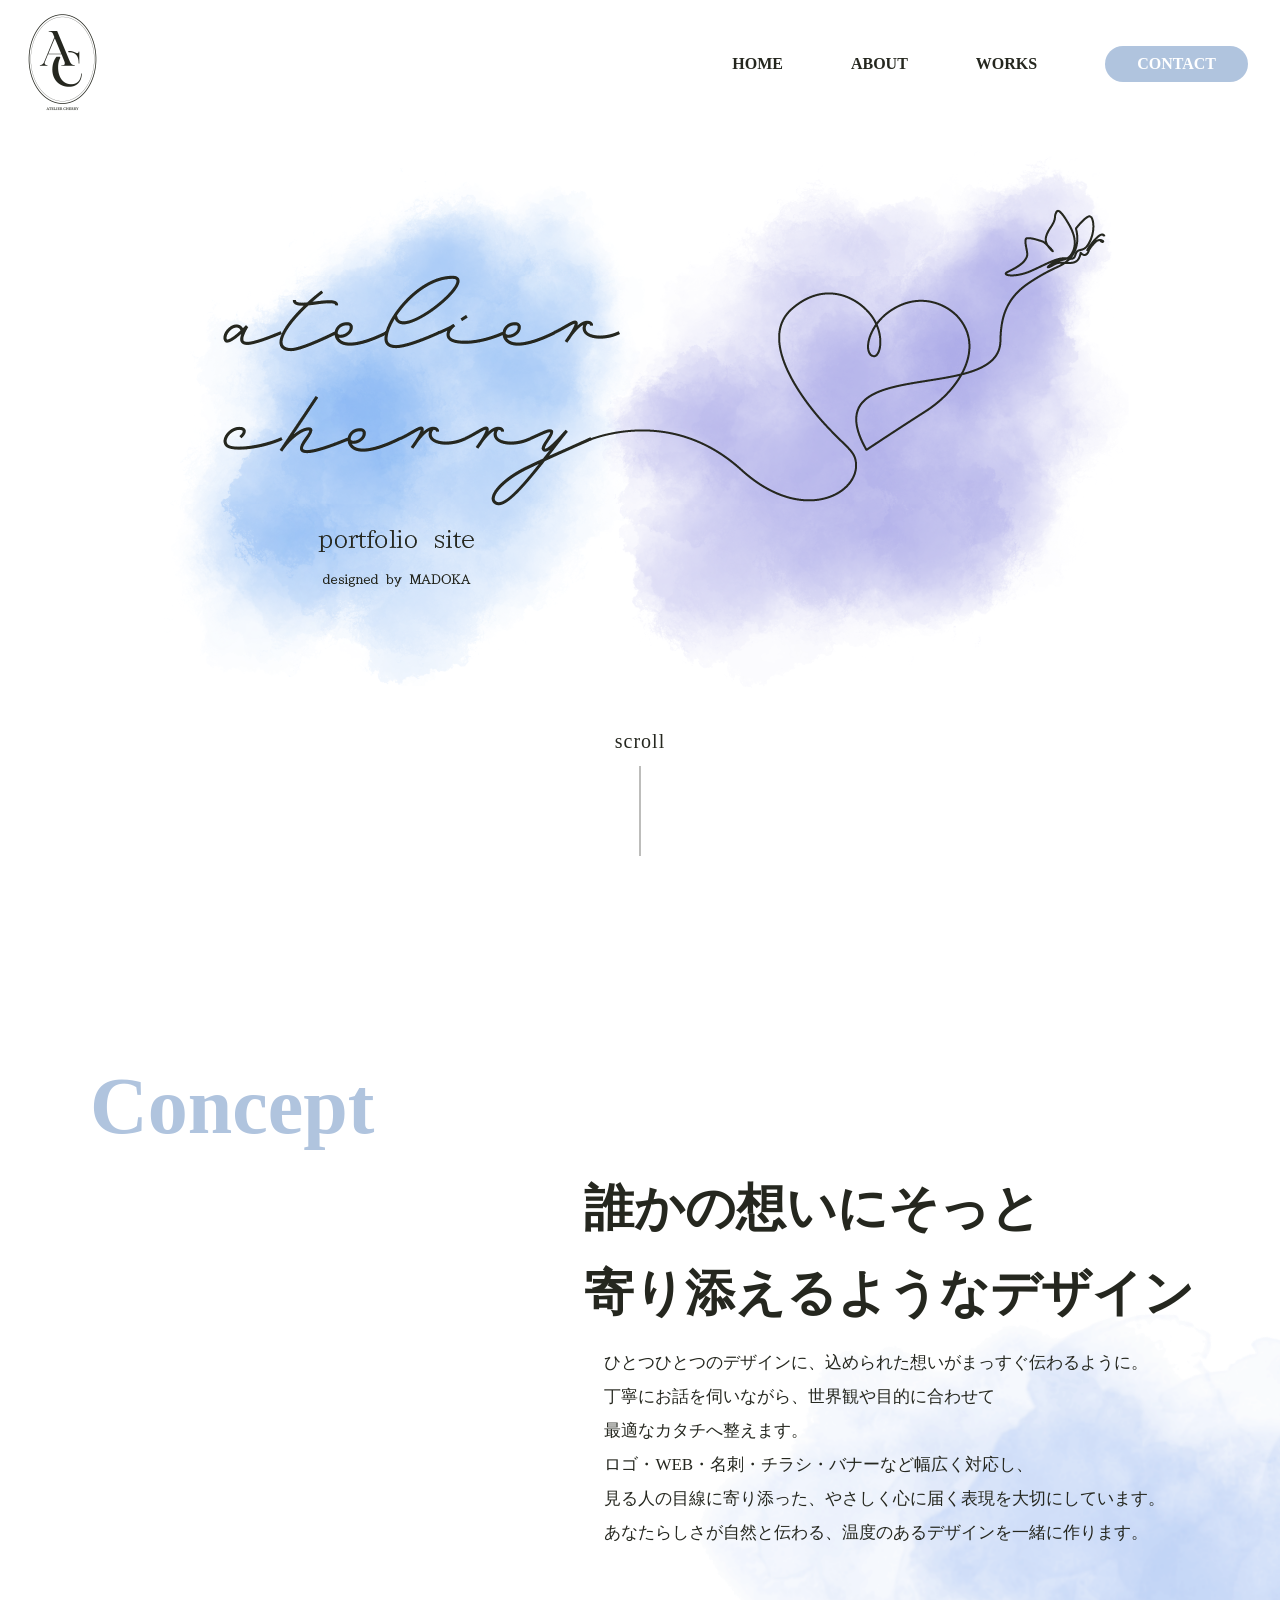
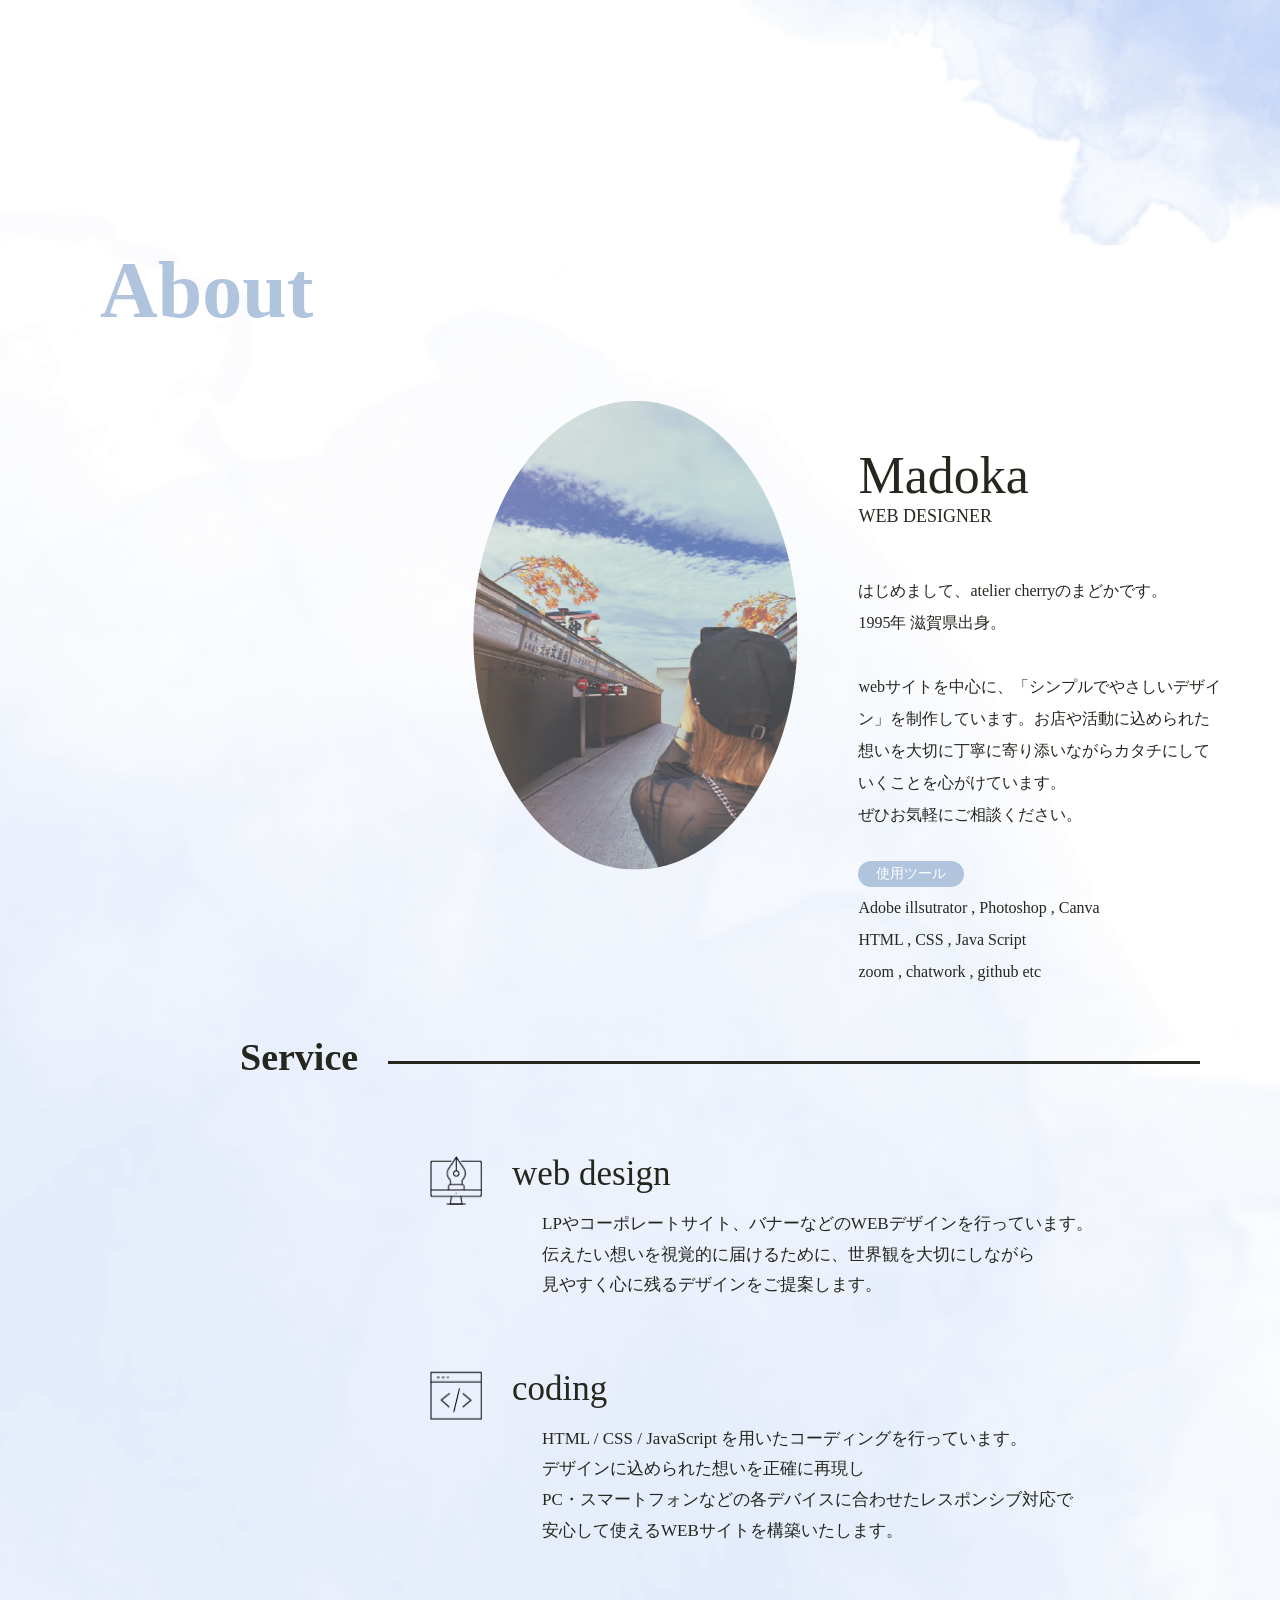
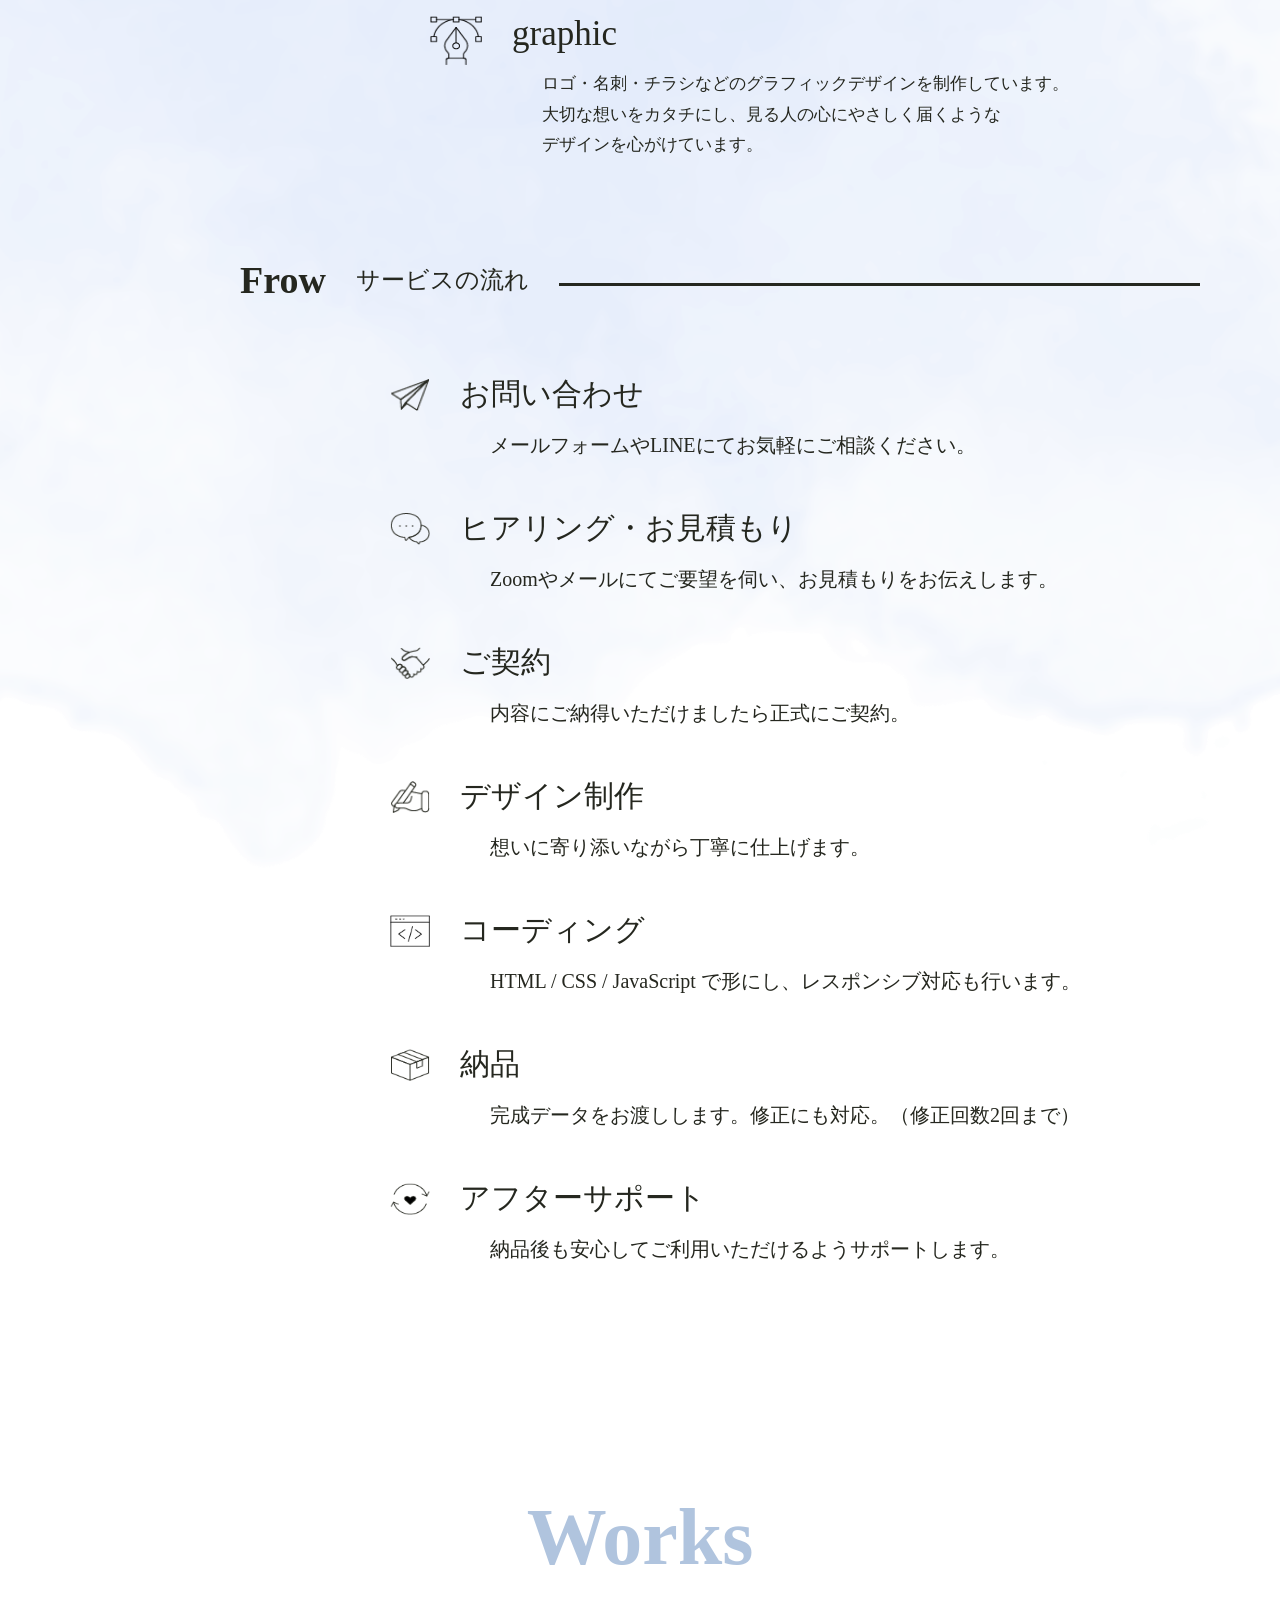
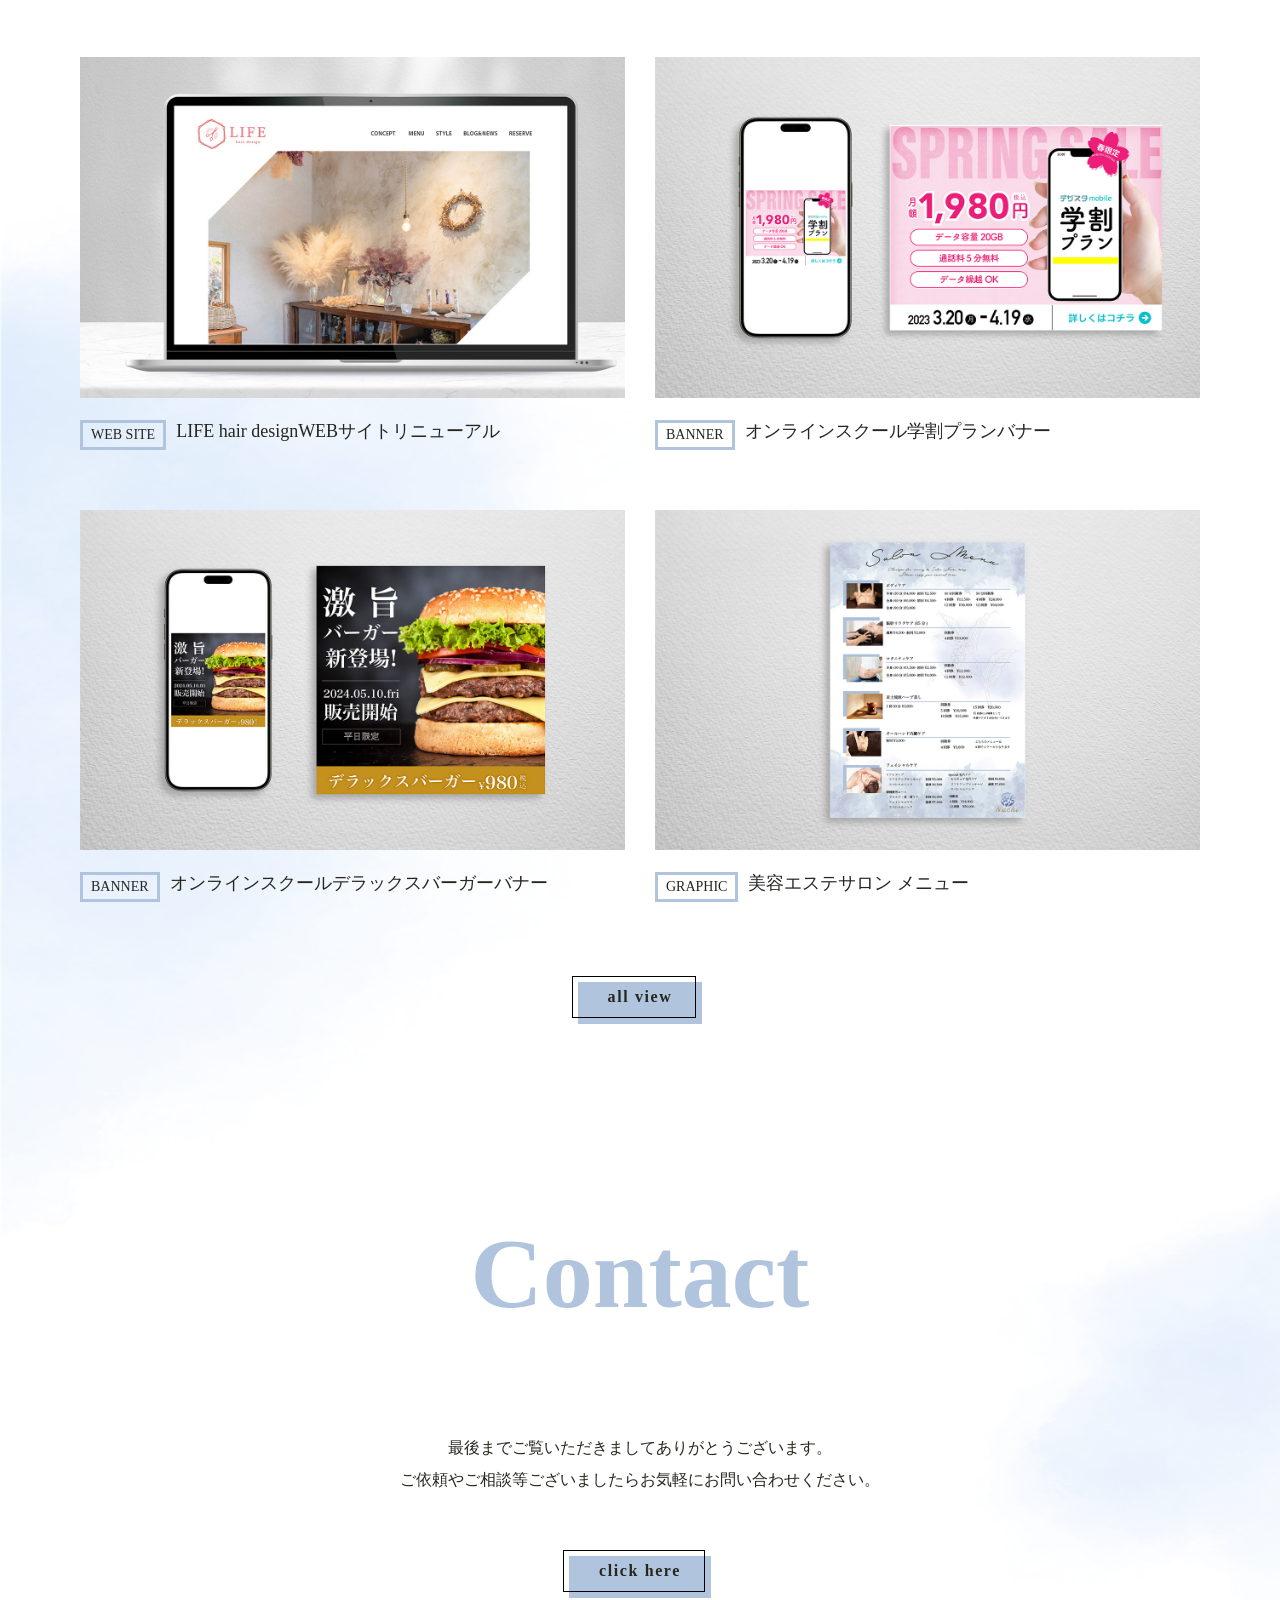
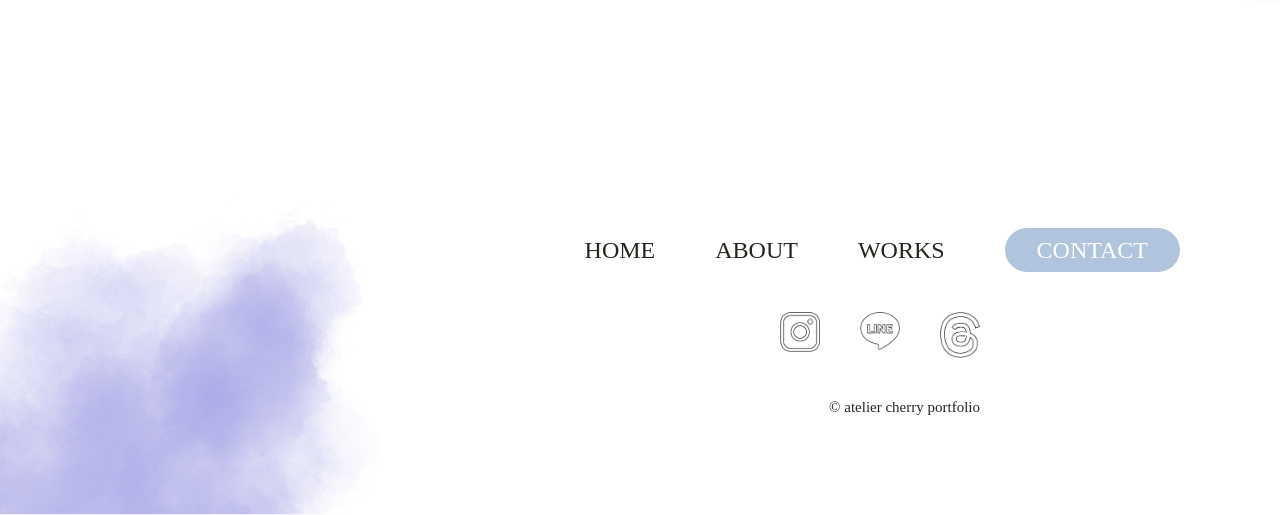
==== index.html @ f76d7946 "アップロード" ====
<!DOCTYPE html>
<html lang="ja">

<head>
    <meta charset="UTF-8">
    <meta name="viewport" content="width=device-width, initial-scale=1.0">
    <meta name="portfolio" content="ポートフォリオサイト">
    <script src="https://ajax.googleapis.com/ajax/libs/jquery/3.7.1/jquery.min.js"></script>
    <script src="JS/script.js"></script>
    <link rel="stylesheet" href="css/style.css">
    <title>atelier cherry portfolio by Madoka</title>
</head>

<body id="top">
    <!-- ヘッダー -->
    <header>
        <div class="header">
            <h1><a href="#top">
                    <img src="image/logo.png" alt="ロゴ" class="logo">
                </a>
            </h1>
            <nav class="pc-nav">
                <ul>
                    <li><a href="#top">HOME</a></li>
                    <li><a href="#ABOUT">ABOUT</a></li>
                    <li><a href="worklist.html">WORKS</a></li>
                    <li><a href="contact.html" class="contact-btn">CONTACT</a></li>
                </ul>
            </nav>
        </div>

        <!-- スマホ版 -->
        <div class="hamburger"><span></span></div>
        <nav class="sp-nav">
            <a href="index.html">
                <img src="image/logo2.png" alt="ロゴ" class="ul_logo">
            </a>
            <div class="ul_logo_wrap">
                <ul>
                    <li><a href="#top">HOME</a></li>
                    <li><a href="#ABOUT">ABOUT</a></li>
                    <li><a href="worklist.html">WORKS</a></li>
                    <li><a href="contact.html">CONTACT</a></li>
                </ul>
                <div class="logo_wrap_hamburger">
                    <div class="instagram_logo_hamburger"><a href="https://www.instagram.com/atelier.cherry58/"><img
                                src="image/instagram2.png" alt="Instagramのアイコン"></a></div>
                    <div class="line_logo_hamburger"><a href="#"><img src="image/line2.png" alt="ラインのアイコン"></a></div>
                    <div class="threads_ligo_hamburgar"><a href="https://www.threads.com/@atelier.cherry58"><img
                                src="image/threads2.png" alt="スレッズのアイコン"></a></div>
                </div>
            </div>
        </nav>
    </header>

    <!-- メインビジュアル -->
    <section class="fv-section fadein">
        <img src="image/pcFV.png" alt="atelier cherry" class="pc-fv">
        <img src="image/spFV.png" alt="atelier cherry" class="sp-fv">

        <!--  スクロール -->
        <div class="scroll-prompt">
            <p class="scroll-text">scroll</p>
        </div>
    </section>

    <!-- コンセプト -->
    <section class="concent-section fadein">
        <div class="concept-wrap">
            <h2 class="concept-title">Concept</h2>

            <div class="concept-text">
                <h2>誰かの想いにそっと<br>寄り添えるような<br class="sp-br">デザイン</h2>
                <p>ひとつひとつのデザインに、<br class="sp-br">込められた想いがまっすぐ伝わるように。<br>
                    丁寧にお話を伺いながら、<br class="sp-br">世界観や目的に合わせて<br>
                    最適なカタチへ整えます。<br>
                    ロゴ・WEB・名刺・チラシ・バナーなど<br class="sp-br">幅広く対応し、<br class="pc-br">
                    見る人の目線に寄り添った、<br class="sp-br">やさしく心に届く表現を大切にしています。<br>
                    あなたらしさが自然と伝わる、温度のある<br class="sp-br">デザインを一緒に作ります。
                </p>
            </div>
        </div>
    </section>

    <!-- アバウト -->
    <div class="about-background fadein">
        <section class="about-section" id="ABOUT">
            <div class="about-wrap">
                <h2 class="about-title">About</h2>

                <img src="image/picture.png" alt="自分の写真" class="about-img">

                <div class="about-text">
                    <p class="about-name">Madoka</p>
                    <p class="about-job">WEB DESIGNER</p>
                    <p class="about-desc">はじめまして、atelier cherryのまどかです。<br>
                        1995年 滋賀県出身。<br>
                        <br>
                        webサイトを中心に、「シンプルでやさしいデザイ<br>ン」を制作しています。お店や活動に込められた<br>想いを大切に丁寧に寄り添いながらカタチにして<br>いくことを心がけています。<br>
                        ぜひお気軽にご相談ください。
                    </p>
                    <p class="about-tools-title">使用ツール</p>
                    <p class="about-tools">Adobe illsutrator , Photoshop , Canva<br>
                        HTML , CSS , Java Script<br>
                        zoom , chatwork , github etc
                    </p>
                </div>
            </div>
        </section>

        <!-- サービス -->
        <section class="service-section fadein">
            <div class="service-wrap">
                <div class="service-box">
                    <h3 class="service-title">Service</h3>
                    <div class="service-line"></div>
                </div>
            </div>

            <div class="service-items">

                <!-- webデザイン -->
                <div class="service-item">
                    <img src="image/webdesign.png" alt="webデザインアイコン">
                    <div class="service-content">
                        <p class="service-subtitle">web design</p>
                        <p class="service-text">LPやコーポレートサイト、バナーなどのWEBデザインを行っています。<br>
                            伝えたい想いを視覚的に届けるために、世界観を大切にしながら<br class="pc-br">
                            見やすく心に残るデザインをご提案します。
                        </p>
                    </div>
                </div>
            </div>

            <div class="service-items">
                <!-- コーディング -->
                <div class="service-item">
                    <img src="image/coding.png" alt="コーディングアイコン">
                    <div class="service-content">
                        <p class="service-subtitle">coding</p>
                        <p class="service-text">HTML / CSS / JavaScript を用いたコーディングを行っています。<br>
                            デザインに込められた想いを正確に再現し<br class="pc-br">
                            PC・スマートフォンなどの各デバイスに合わせたレスポンシブ対応で<br>
                            安心して使えるWEBサイトを構築いたします。
                        </p>
                    </div>
                </div>
            </div>

            <div class="service-items">
                <!-- グラフィック -->
                <div class="service-item">
                    <img src="image/graphic.png" alt="グラフィックアイコン">
                    <div class="service-content">
                        <p class="service-subtitle">graphic</p>
                        <p class="service-text">ロゴ・名刺・チラシなどのグラフィックデザインを制作しています。<br>
                            大切な想いをカタチにし、見る人の心にやさしく届くような<br class="pc-br">
                            デザインを心がけています。
                        </p>
                    </div>
                </div>
            </div>
        </section>

        <!-- サービスの流れ -->
        <section class="frow-section fadein">
            <div class="frow-wrap">
                <div class="frow-box">
                    <h3 class="frow-title">Frow</h3>
                    <p class="frow-jp">サービスの流れ</p>
                    <div class="frow-line-pc"></div>
                </div>
            </div>

            <div class="frow-items">

                <!-- お問い合せ -->
                <div class="frow-item">
                    <img src="image/contact.png" alt="問い合わせアイコン" class="frow-icon">
                    <div class="frow-content">
                        <p class="frow-subtitle">お問い合わせ</p>
                        <p class="frow-text">メールフォームやLINEにて<br class="sp-br">お気軽にご相談ください。</p>
                    </div>
                </div>
            </div>

            <div class="frow-items">

                <!-- ヒアリング -->
                <div class="frow-item">
                    <img src="image/hearing.png" alt="ヒアリングアイコン" class="frow-icon">
                    <div class="frow-content">
                        <p class="frow-subtitle">ヒアリング・お見積もり</p>
                        <p class="frow-text">Zoomやメールにてご要望を伺い、<br class="sp-br">お見積もりをお伝えします。</p>
                    </div>
                </div>
            </div>

            <div class="frow-items">

                <!-- 契約 -->
                <div class="frow-item">
                    <img src="image/contract.png" alt="契約アイコン" class="frow-icon">
                    <div class="frow-content">
                        <p class="frow-subtitle">ご契約</p>
                        <p class="frow-text">内容にご納得いただけましたら正式にご契約。</p>
                    </div>
                </div>
            </div>

            <div class="frow-items">

                <!-- デザイン制作 -->
                <div class="frow-item">
                    <img src="image/production.png" alt="デザイン制作アイコン" class="frow-icon">
                    <div class="frow-content">
                        <p class="frow-subtitle">デザイン制作</p>
                        <p class="frow-text">想いに寄り添いながら丁寧に仕上げます。</p>
                    </div>
                </div>
            </div>

            <div class="frow-items">

                <!-- コーディング -->
                <div class="frow-item">
                    <img src="image/coding.png" alt="コーディングアイコン" class="frow-icon">
                    <div class="frow-content">
                        <p class="frow-subtitle">コーディング</p>
                        <p class="frow-text">HTML / CSS / JavaScript で形にし、<br class="sp-br">レスポンシブ対応も行います。</p>
                    </div>
                </div>
            </div>

            <div class="frow-items">

                <!-- 納品 -->
                <div class="frow-item">
                    <img src="image/delivery.png" alt="納品アイコン" class="frow-icon">
                    <div class="frow-content">
                        <p class="frow-subtitle">納品</p>
                        <p class="frow-text">完成データをお渡しします。<br class="sp-br">修正にも対応。（修正回数2回まで）</p>
                    </div>
                </div>
            </div>

            <div class="frow-items">

                <!-- アフターサポート -->
                <div class="frow-item">
                    <img src="image/aftersupport.png" alt="アフターサポートアイコン" class="frow-icon">
                    <div class="frow-content">
                        <p class="frow-subtitle">アフターサポート</p>
                        <p class="frow-text">納品後も安心してご利用いただけるよう<br class="sp-br">サポートします。</p>
                    </div>
                </div>
            </div>
        </section>
    </div>

    <!-- ワークス -->
    <section class="works-section fadein" id="WORKS">
        <h2 class="works-title">Works</h2>

        <div class="works-wrap">
            <div class="works-item">
                <a href="work2.html">
                    <img src="mock-up/hairsalon.jpg" alt="ヘアサロンサイト">
                </a>

                <div class="works-label">
                    <span class="works-label1">WEB SITE</span>
                    <span class="works-text">LIFE hair designWEBサイトリニューアル</span>
                </div>
            </div>

            <div class="works-item">
                <a href="work4.html">
                    <img src="mock-up/springsale.jpg" alt="桜バナー">
                </a>
                <div class="works-label">
                    <span class="works-label1">BANNER</span>
                    <span class="works-text">オンラインスクール学割プランバナー</span>
                </div>
            </div>

            <div class="works-item">
                <a href="work6.html">
                    <img src="mock-up/burger.jpg" alt="バーガーバナー">
                </a>
                <div class="works-label">
                    <span class="works-label1">BANNER</span>
                    <span class="works-text">オンラインスクールデラックスバーガーバナー</span>
                </div>
            </div>

            <div class="works-item">
                <a href="work10.html">
                    <img src="mock-up/salonmenu.jpg" alt="サロンメニュー">
                </a>
                <div class="works-label">
                    <span class="works-label1">GRAPHIC</span>
                    <span class="works-text">美容エステサロン メニュー</span>
                </div>
            </div>
        </div>

        <div class="works-btn-wrap">
            <a href="worklist.html" class="btn btn-border-shadow btn-border-shadow--color">all view</a>
        </div>
    </section>

    <!-- お問い合せ -->
    <section class="contact-section fadein" id="CONTACT">
        <div class="contact-wrap">
            <h2 class="contact-title">Contact</h2>

            <p class="contact-lead">最後までご覧いただきましてありがとうございます。<br>
                ご依頼やご相談等ございましたら<br class="sp-br">お気軽にお問い合わせください。</p>

            <div class="contact-btn-wrap">
                <a href="contact.html" class="btn btn-border-shadow btn-border-shadow--color">click here</a>
            </div>
        </div>
    </section>

    <!-- PCフッター -->
    <footer class="footer fade-bg">
        <div class="footer-wrap">
            <nav class="footer-nav">
                <ul>
                    <li><a href="index.html">HOME</a></li>
                    <li><a href="#ABOUT">ABOUT</a></li>
                    <li><a href="worklist.html">WORKS</a></li>
                    <li><a href="contact.html" class="contact-btn">CONTACT</a></li>
                </ul>
            </nav>

            <div class="footer-logo-wrap">
                <div class="instagram_logo"><a href="https://www.instagram.com/atelier.cherry58/"><img
                            src="image/instagram.png" alt="Instagramのアイコン"></a></div>
                <div class="line_logo"><a href="#"><img src="image/line.png" alt="ラインのアイコン"></a>
                </div>
                <div class="threads_ligo"><a href="https://www.threads.com/@atelier.cherry58"><img
                            src="image/threas.png" alt="スレッずのアイコン"></a></div>
            </div>

            <div class="footer-copy">
                <small class="footer-copy">&copy; atelier cherry portfolio</small>
            </div>
        </div>
    </footer>

</body>

</html>
---- css/style.css ----
@charset "utf-8";

/* リセット */
html,
body,
header,
footer,
main,
section,
h1,
h2,
h3,
ul,
li,
p,
dl,
dt,
dd {
    margin: 0;
    padding: 0;
    line-height: 1;
    color: #25271f;
    font-family: 'HannariMincho', 'IPA明朝', serif; /* フォントファイル名（HannariMincho）と代替フォント */;
    font-feature-settings: "palt";
}

a {
    /*下線を消す*/
    text-decoration: none;
    /*色を消す*/
    color: inherit;
    transition: 0.3s;
    cursor: pointer;
}

a:hover {
    opacity: 0.7;
}

.img {
    max-width: 100%;
}

ul {
    /*左の「・」を消す*/
    list-style: none;
}

/* ヘッダー */
.header{
    display: flex;
    justify-content: space-between;
    align-items: center;
    /* padding: 10px; */
    position: fixed;
    top: 0;
    left: 0;
    width: 100%;
    z-index: 999;
    background-color: #fff;
}

.logo{
    width: 125px;
}

.sp-logo{
    display: none;
}

.pc-nav ul{
    display: flex;
    align-items: center;
    gap: 20px;
}

.pc-nav ul li a {
    font-size: 16px;
    text-align: center;
    font-weight: bold;
    text-decoration: none;
    margin-right: 48px;
}


.pc-nav ul li:last-child a {
    margin-right: 32px;
}

.contact-btn {
    display: inline-flex;
    justify-content: center;
    border-radius: 30px;
    background-color: #b0c4de;
    color: #fff;
    padding: 10px 32px;
    align-items: center;
    line-height: 1;
}
/* メインビジュアル */
.fv-section{
    max-width: 1200px;
    margin: 0 auto;
}

.pc-fv{
    margin-top: 125px;
    padding-left: 50px;
    display: block;
}

.sp-fv {
    display: none;
}

.hamburger {
    display: none;
}

.sp-nav {
    display: none;
}

/* スクロールバー */
.scroll-prompt {
    text-align: center;
}

.scroll-text {
    font-size: 20px;
    letter-spacing: 0.05em;
    position: relative;
    padding-bottom: 15px;
}

.scroll-text::after {
    content: "";
    position: absolute;
    top: 100%;
    left: 50%;
    transform: translateX(-50%);
    width: 1px;
    height: 90px;
    background-color: #25271f;
    opacity: 0.6;
    animation: scrolllineanim 2s ease-in-out infinite;
}

@keyframes scrolllineanim {
    0% {
        height: 0;
        opacity: 0;
    }

    50% {
        height: 90px;
        opacity: 0.6;
    }

    100% {
        height: 90px;
        opacity: 0;
    }
}

/* コンセプト */
.concent-section{
    position: relative;
}

.concept-wrap::before {
    content: "";
    position: absolute;
    background-image: url("../image/background1.png");
    background-size: contain;
    background-repeat: no-repeat;
    background-position: right;
    width: 100%;
    max-width: 1200px;
    height: 780px;
    top: 40%;
    right: 0;
    transform: translateX(0%);
    z-index: -1;
    opacity: 0.8;
}

.concept-wrap {
    display: flex;
    align-items: flex-start;
    gap: 60px;
    max-width: 1200px;
    margin: 0 auto;
    /* position: relative; */
    margin-top: 150px;
}

.concept-title {
    writing-mode: sideways-rl;
    font-size: 80px;
    color: #b0c4de;
    margin-top: 150px;
    margin-left: 50px;
    /* position: absolute; */
}

.concept-text{
    position: relative;
    z-index: 1;
    /* margin: 0 auto; */
    margin-left: 150px;
}

.concept-text h2 {
    font-size: 50px;
    margin-bottom: 10px;
    line-height: 1.7;
    margin-top: 250px;
}

.concept-text p {
    line-height: 2;
    font-size: 17px;
    margin-left: 20px;
}

.sp-br {
    display: none;
}

/* about */
.about-title{
    writing-mode: sideways-rl;
    font-size: 80px;
    color: #b0c4de;
    margin-top: 150px;
    margin-left: 60px;
}

.about-wrap {
    display: flex;
    align-items: flex-start;
    gap: 60px;
    max-width: 1200px;
    margin: 0 auto;
    /* padding: 0 40px; */
    margin-top: 150px;
    position: relative;
    margin-bottom: 30px;
}

.about-img {
    margin-top: 300px;
    max-width: 100%;
    margin-left: 100px;
}

.about-text {
    flex: 1;
}

.about-name {
    font-size: 52px;
    margin-bottom: 5px;
    margin-top: 350px;
}

.about-job {
    font-size: 18px;
    margin-bottom: 50px;
}

.about-desc {
    font-size: 16px;
    line-height: 2;
    margin-bottom: 30px;
}

.about-tools-title {
    font-size: 14px;
    background-color: #b0c4de;
    color: #fff;
    border-radius: 30px;
    padding: 6px 18px;
    margin-bottom: 5px;
    display: inline-block;
}

.about-tools {
    font-size: 16px;
    line-height: 2;
    margin-bottom: 10px;
}

/* サービス */
.about-background {
    position: relative;
}

.about-background::before{
    content: "";
    position: absolute;
    inset: 0;
    background-image: url("../image/background2.png");
    background-size: cover;
    background-repeat: no-repeat;
    background-position: center top;
    opacity: 0.7;
    z-index: -1;
}

.service-wrap {
    max-width: 1200px;
    margin: 0 auto;
    padding: 0 40px;
    margin-top: 40px;
}

.service-box {
    display: flex;
    gap: 30px;
    margin-bottom: 50px;
    align-items: center;
}

/* サービスタイトル */
.service-title {
    font-size: 38px;
    margin-left: 160px;
}

.service-line {
    flex: 1;
    height: 1px;
    border-top-style: solid;
    margin-top: 10px;
}

/* サービス一覧 */
.service-items {
    display: flex;
    flex-direction: column;
    gap: 70px;
}

.service-item {
    display: flex;
    align-items: flex-start;
    gap: 30px;
    margin-bottom: 30px;
    margin-top: 30px;
}

.service-content{
    display: flex;
    flex-direction: column;
    gap: 8px;
}

.service-item img {
    height: 49px;
    width: 52px;
    margin-left: 430px;
}

.service-subtitle {
    font-size: 35px;
    text-align: left;
}

.service-text {
    font-size: 17px;
    margin: 10px 30px;
    line-height: 1.8;
}

/* 流れ */
.frow-section{
    padding-bottom: 100px;
}

.frow-wrap {
    max-width: 1200px;
    margin: 0 auto;
    padding: 0 40px;
}

.frow-box {
    display: flex;
    align-items: center;
    gap: 30px;
    margin: 60px 0;
}

/* 流れタイトル */
.frow-title {
    font-size: 38px;
    margin-left: 160px;
}

.frow-jp {
    font-size: 24px;
}

.frow-line-pc {
    flex: 1;
    height: 1px;
    border-top-style: solid;
    margin-top: 10px;
}

.frow-line-sp {
    display: none;
}

/* 流れ一覧 */
.frow-items {
    display: flex;
    flex-direction: column;
    gap: 70px;
}

.frow-item {
    display: flex;
    align-items: flex-start;
    gap: 30px;
    margin-bottom: 20px;
    margin-top: 20px;
}

.frow-content{
    display: flex;
    flex-direction: column;
    gap: 8px;
}

.frow-icon {
    width: 40px;
    height: 32px;
    margin-left: 390px;
}

.frow-subtitle {
    font-size: 30px;
    text-align: left;
}

.frow-text {
    font-size: 20px;
    margin: 10px 30px;
    line-height: 1.8;
}

/* ワークス */
.works-section {
    padding: 100px 0;
}

.works-section::before{
    content: "";
    position: absolute;
    background-image: url("../image/background3.png");
    background-size: contain;
    background-repeat: no-repeat;
    width: 100%;
    height: 100%;
    z-index: -1;
    margin-top: 200px;

}
.works-title {
    font-size: 80px;
    color: #b0c4de;
    margin-bottom: 80px;
    text-align: center;
}

.works-wrap {
    max-width: 1200px;
    margin: 0 auto;
    padding: 0 40px;
    display: grid;
    grid-template-columns: repeat(2,1fr);
    gap: 60px 30px;
}

.works-item img {
    width: 100%;
}

.works-item{
    display: flex;
    flex-direction: column;
    gap: 20px;
}

.works-item img:hover{
    transform: translateY(-4px);
    transition: 0.3s ease;
    box-shadow: 0 6px 15px rgba(0, 0, 0, 0.15);
}

.works-label{
    display: flex;
    align-items: start;
    gap: 10px;
}

.works-label1 {
    font-size: 14px;
    padding: 5px 8px;
    display: inline-block;
    border: #b0c4de solid;
}

.works-text {
    font-size: 18px;
    margin-top: -5px;
    line-height: 1.8;
}

.works-btn-wrap {
    margin-top: 80px;
    text-align: center;
}

/* ワーク一覧 */
.works {
    padding: 80px 0;
    text-align: center;
}

.works-title1 {
    font-size: 100px;
    margin-top: 60px;
    color: #b0c4de;
    margin-bottom: 60px;
}

.works-filter {
    display: flex;
    justify-content: center;
    gap: 30px;
    margin-bottom: 60px;
}

.filter-btn {
    padding: 8px 30px;
    border-radius: 999px;
    border: 2px solid #b0c4de;
    background: #fff;
    cursor: pointer;
    font-size: 18px;
    font-family:'HannariMincho', 'IPA明朝', serif; /* フォントファイル名（HannariMincho）と代替フォント */;
}

.filter-btn.is-active {
    background-color: #b0c4de;
    color: #fff;
    border-color: transparent;
}

/* 作品一覧レイアウト */
.works-list {
    max-width: 1200px;
    margin: 0 auto;
    display: grid;
    grid-template-columns: repeat(2,minmax(0,1fr));
    gap: 80px 60px;
    padding: 0 20px;
}


.work-item{
    display: flex;
    justify-content: flex-start;
}

.work-inner img {
    width: 100%;
    display: block;
    margin-bottom: 12px;
}

.work-inner {
    width: 90%;
    margin: 0 auto;
    text-align: left;
}

.work-tag{
    display: inline-block;
    font-size: 14px;
    border: 1px solid #b0c4de;
    padding: 3px 8px;
    color: #25271f;
    margin-bottom: 6px;
}

.work-title{
    font-size: 18px;
    color: #25271f;
    line-height: 1.6;
    display: inline-block;
    margin-top: 4px;
}

.work-title1{
    font-size: 18px;
    color: #25271f;
    line-height: 1.6;
    display: inline-block;
    margin-top: 4px;
    margin-left: 105px;
}

.is-hide {
    display: none;
}

.work-item img:hover{
    transform: translateY(-4px);
    transition: 0.3s ease;
    box-shadow: 0 6px 15px rgba(0, 0, 0, 0.15);
}



/* SVGボタン */
*,
*:before,
*:after {
    -webkit-box-sizing: inherit;
    box-sizing: inherit;
}

html {
    -webkit-box-sizing: border-box;
    box-sizing: border-box;
    font-size: 62.5%;
}

/* 背景用*/
.btn,
a.btn,
button.btn {
    font-size: 1.6rem;
    font-weight: 700;
    line-height: 1.5;
    position: relative;
    display: inline-block;
    padding: 1rem 4rem;
    cursor: pointer;
    -webkit-user-select: none;
    -moz-user-select: none;
    -ms-user-select: none;
    user-select: none;
    -webkit-transition: all 0.3s;
    transition: all 0.3s;
    text-align: center;
    vertical-align: middle;
    text-decoration: none;
    letter-spacing: 0.1em;
    color: #25271f;
    border-radius: 0.5rem;
}

a.btn-border-shadow {
    padding: calc(1.5rem - 12px) 3rem 1.5rem;
    background: #fff;
}

a.btn-border-shadow:before {
    position: absolute;
    top: -6px;
    left: -6px;

    width: 100%;
    height: 100%;

    content: "";
    -webkit-transition: all 0.3s ease;
    transition: all 0.3s ease;

    border: 1px solid #000;
    border-radius: 0.5rem;
}

a.btn-border-shadow:hover {
    padding: calc(1.5rem - 6px) 3rem;
}

a.btn-border-shadow:hover:before {
    top: 0;
    left: 0;
}

a.btn-border-shadow--color {
    border-radius: 0;
    background: #b0c4de;
}

a.btn-border-shadow--color:before {
    border-radius: 0;
}


/* コンタクト */
.contact-section {
    position: relative;
    padding: 100px 0 50px;
    overflow: hidden;
    text-align: center;
    margin: 0 auto;
}

.contact-section::before {
    content: "";
    position: absolute;
    inset: 0;
    background-image: url("../image/background4.png");
    background-repeat: no-repeat;
    background-position: right;
    background-size: contain;
    opacity: 0.6;
    z-index: -1;
}

.contact-wrap {
    max-width: 1200px;
    margin: 0 auto;
    padding: 0 40px;
}

.contact-title {
    font-size: 80px;
    color: #b0c4de;
    padding-bottom: 8px;
    margin-bottom: 80px;
}

.contact-lead {
    font-size: 16px;
    line-height: 2;
}

.contact-btn-wrap {
    margin-top: 60px;
}

/* フッター */
.footer {
    padding: 180px 0 100px;
    background-image: url("../image/footer.png");
    background-repeat: no-repeat;
    background-position: left bottom;
    background-size: inherit;
}

.footer-wrap {
    max-width: 100%;
} 

.footer-nav {
    padding-right: 100px;
}

.footer-nav ul{
    display: flex;
    justify-content: flex-end;
    gap: 60px;
    font-size: 24px;
    align-items: center;
}

.footer-logo-wrap{
    padding-right: 300px;
    gap: 40px;
    display: flex;
    justify-content: flex-end;
    margin-top: 40px;
}

.instagram_logo img{
    width: 40px;
}

.line_logo img{
    width: 40px;
}

.threads_ligo img{
    width: 40px;
}

.footer-copy {
    font-size: 15px;
    margin-top: 40px;
    align-self: center;
    text-align: right;
    padding-right: 150px;
}

/* コンタクトページ */
.contact2 {
    padding: 80px 20px;
    margin-top: 100px;
    background: url(../pc版PNG/問い合わせ背景.png);
    background-repeat: no-repeat;
    background-size: contain;
    background-position: center;
    z-index: -1;

}

.contact-inner {
    max-width: 1200px;
    margin: 0 auto;
    text-align: center;
}

.contact-title {
    font-size: 100px;
    margin-bottom: 100px;
    color: #b0c4de;
}

.contact-lead2 {
    font-size: 16px;
    line-height: 1.8;
    margin-bottom: 100px;
}

.contact-form {
    max-width: 650px;
    margin: 0 auto;
    text-align: left;
}

.contact-form dl {
    margin: 0 auto;
}

.form-row {
    display: flex;
    flex-wrap: wrap;
    gap: 10px;
    margin-bottom: 32px;
}

.form-row dt {
    width: 25%;
    font-size: 12px;
    text-align: left;
    /* display: flex;
    align-items: center; */
}

.form-row dd {
    width: calc(75% - 16%);
}

.required {
    font-size: 12px;
    color: #25271f;
}

.contact-form input,
.contact-form textarea {
    width: 100%;
    padding: 12px 16px;
    border-radius: 25px;
    border: 1px solid #25271f;
    font-size: 14px;
    box-sizing: border-box;
}

.contact-form textarea {
    border-radius: 20px;
    min-height: 220px;
    resize: vertical;
}

/* 送信ボタン */
.form-btn-wrap {
    margin-top: 80px;
    width: 100%;
    display: flex;
    justify-content: center;
}

.form-btn-pc {
    position: relative;
    display: inline-block;
    padding: 15px 40px;
    font-size: 20px;
    color: #25271f;
    text-decoration: none;
    margin: 0 auto;
    text-align: center;

}

.form-btn-pc svg {
    position: absolute;
    top: 0;
    left: 0;
    width: 100%;
    height: 100%;
}

.form-btn-pc rect {
    fill: none;
    stroke: #b0c4de;
    stroke-width: 3;
    stroke-dasharray: 520; 
    stroke-dashoffset: 520;
    transition: 0.5s ease;
}

/* ホバーすると線が描かれていく */
.form-btn-pc:hover rect {
    stroke-dashoffset: 1;
}

/* 制作物詳細 */
.detail-tg{
    background-image: url("../image/works1.png");
    background-repeat: no-repeat;
    background-size: contain;
    background-position: left;
    min-height: 300px;
}

/* 制作物がサイトのもの */
.full-mockup {
    display: flex;
    justify-content: center;
    margin: 0 auto;
    max-width: 1000px;
    gap: 40px;
    margin-top: 60px;
}

.pc{
    max-width: 60%;
}

.pc img {
    max-width: 70%;
    vertical-align: bottom;
    border: none;

}

.sp {
    max-width:  20%;
}

.sp img {
    max-width: 75%;
    vertical-align: bottom;
    border: none;
}


/* スクロール不要な制作物 */
.work-detail-visual {
    padding: 40px 40px 30px;
    text-align: center;
    margin-bottom: 40px;
}

.work-detail-visual img{
    width: 80%;
    max-width: 900px;
    display: inline-block;
}

.work-detail-heading{
    text-align: center;
    font-size: 32px;
    line-height: 2;
    margin: 100px auto 60px;
    letter-spacing: 0.09em;
}

.work-detail-table {
    width: 80%;
    margin: 0 auto ;
    border-collapse: collapse;
    font-size: 16px;
    line-height: 2;
}

.work-detail-table tr:first-child th,
.work-detail-table tr:first-child td {
    border-top: 1px solid #25271f;
}

.work-detail-table th,
.work-detail-table td{
    padding: 20px 10px;
    border-bottom: 1px solid #25271f;
}

.work-detail-table th {
    width: 24%;
    text-align: left;
    font-size: 16px;
}

.work-detail-table td {
    font-size: 14px;
}


/* レスポンシブ対応 */
@media screen and (max-width:1100px) {
    /* .header{
        z-index: -1;
    } */
    .logo{
        width: 85px;
        margin: 10px;
    }

    .pc-nav {
        display: none;
    }

    /* ヘッダー */
    .hamburger{
        display: block;
        height: 33px;
        cursor: pointer;
        z-index: 10001;
        position: absolute;
        right: 30px;
        top: 28px;
    }

    .logo_hamburger {
        width: 46px;
        top: 30px;
        left: 30px;
        position: absolute;
    }

    .logo_hamburger img {
        top: 0;
    }

    .hamburger span {
        display: block;
        width: 34px;
        /* height: 2px; */
        background-color: #b0c4de;
        position: relative;
        top: 10px;
    }

    .hamburger span::before,
    .hamburger span::after{
        content: '';
        display: block;
        width: 34px;
        height: 2px;
        background: #b0c4de;
        position: absolute;
    }

    .hamburger span::before {
        bottom: 5px;
    }

    .hamburger span::after{
        top: 5px;
    }

    .open span {
        background: transparent;
    }

    .hamburger.open span::before,
    .hamburger.open span::after {
        background: #fff;   /* ← ここで白に */
    }
    
    .open span::before{
        bottom: 0px;
        transform: rotate(45deg);
        /* background-color: #fff;
        z-index: 1003; */
    }

    .open span::after{
        top: 0px;
        transform: rotate(135deg);
    }
    
    .sp-nav {
        position: fixed;
        top: 0;
        left: 0;
        height: 100vh;
        width: 100%;
        background: #b0c4de;
        z-index: 1000;
    }

    .ul_logo_wrap {
        justify-content: center;
        display: flex;
        flex-direction: column;
        margin-top: 50px;
    }

    .ul_logo {
        width: 85px;
        margin: 10px;
    }

    .sp-nav ul{
        flex-direction: column;
    }

    .sp-nav ul li a {
        color: #fff;
        text-align: center;
        padding: 40px 0;
        display: block;
        font-family: 'HannariMincho', 'IPA明朝', serif; /* フォントファイル名（HannariMincho）と代替フォント */;
        font-size: 20px;
    }

    .logo_wrap_hamburger{
        display: flex;
        margin: 0 auto;
        gap: 20px;
        justify-content: space-between;
        padding-top: 40px;
    }

    .instagram_logo_hamburger img{
        width: 35px;
    }

    .line_logo_hamburger img{
        width: 35px;
    }

    .threads_ligo_hamburgar img{
        width: 35px;
    }

}


@media screen and (max-width:767px) {
    /* ファーストビュー */
    .pc-fv {
        display: none;
    }

    .sp-fv {
        max-width: 100%;
        display: block;
        margin-top: 64px;
    }

    .scroll-prompt {
        display: none;
    }

    /* コンセプト */
    .concent-section{
        padding: 0;
    }

    .concept-wrap {
        max-width: 100%;
        width: 100%;
        margin: 80px 0 0;
        flex-direction: column;
        /* align-items: center; */
        gap: 24px;
        padding: 0;
    }

    .concept-title{
        font-size: 48px;
        margin-top: 25px;
    }

    .concept-text h2 {
        max-width: 100%;
        /* position: static; */
        margin: 0 ;
        font-size: 32px;
        letter-spacing: 0.2em;
        text-align: left;
    }

    .pc-br {
        display: none;
    }

    .sp-br {
        display: block;
    }

    .concept-text p {
        max-width: 100%;
        margin: 0 ;
        font-size: 16px;
        text-align: left;
        line-height: 2;
        margin-top: 10px;
        padding: 3px;
    }

    .concept-text {
        margin: 0;
        padding: 10px;
        margin: 0 auto;
        margin-top: 10px;
    }

   /* 🎨 背景に水彩を配置（背景用pngを使う） */
    .concent-section::after {
    content: "";
    position: absolute;
    bottom: 0;
    right: 0;
    width: 180px;
    height: 180px;
    background: url("../image/background1.png") no-repeat;
    background-size: contain;
    opacity: 0.35;
    pointer-events: none;    /* クリックやスクロールに干渉しない */
    }

    /* 自己紹介 */
    .about-wrap {
        max-width: 100%;
        margin: 0;
        display: block;
    }
    .about-title {
        font-size: 48px;
    }

    .about-img {
        max-width: 80%;
        margin: 0 auto;
        margin: 20px;
        padding: 20px;
    }

    .about-name {
        margin: 0;
        padding: 10px 15px;
        font-size: 48px;
    }

    .about-job {
        margin-bottom: 30px;
        padding: 10px 15px;
    }

    .about-desc {
        padding:10px 15px;
        font-size: 15px;
    }

    .about-tools-title {
        margin-left: 15px;
    }

    /* サービス */
    .about-tools {
        font-size: 15px;
        padding: 10px 15px;
    }

    .service-wrap {
        max-width: 100%;
        padding: 0;
    }

    .service-box {
        gap: 15px;
        margin-bottom: 20px;
    }

    .service-title {
        margin: 0;
        padding-left: 15px;
    }

    .service-line {
        width: 100%;
        margin-right: 10px;
    }

    .service-item {
        margin: 15px 0;
    }

    .service-item img {
        margin: 10px;
        height: 40px;
        width: 40px;
    }

    .service-subtitle {
        font-size: 30px;
    }

    .service-text {
        font-size: 14px;
        margin: 10px ;
    }

    /* サービスの流れ */
    .frow-section {
        padding-bottom: 30px;
    }

    .frow-wrap {
        max-width: 100%;
        margin: 0;
        padding-left: 15px;
    }

    .frow-head{
        display: block;
    }

    .frow-box {
        margin: 20px 0;
        display: flex;
        gap: 10px;
    }

    .frow-title {
        margin: 0;
    }

    .frow-jp {
        font-size: 16px;
        margin-top: 5px;
    }

    .frow-items{
        margin: 10px 0;
    }

    .frow-item {
        gap: 15px;
        margin: 0;
    }

    .frow-icon {
        width: 30px;
        height: 30px;
        margin: 10px;
    }

    .frow-content {
        margin: 10px;
    }

    .frow-subtitle {
        font-size: 20px;
    }

    .frow-text {
        font-size: 12px;
        margin: 0;
    }

    .frow-line-pc {
        display: flex;
    }

    /* ワークス */
    .works-section {
        padding: 50px 5px;
    }

    .works-title {
        font-size: 48px;
        margin-bottom: 40px;
    }

    .works-wrap {
        max-width: 100%;
        display: block;
    }

    .works-item{
        gap: 10px;
        margin-bottom: 15px;
    }


    .works-item img {
        max-width: 100%;
    }

    .works-label{
        display: block;
    }
    .works-label1 {
        font-size: 12px;
        padding: 5px;
    }

    .works-text {
        font-size: 14px;
        display: block;
        margin-top: 5px;
    }

    .works-btn-wrap {
        margin-top: 50px;
    }

    .svg-btn-pc {
        border: outset #b0c4de;
    }

    /* コンタクト */
    .contact-wrap{
        max-width: 100%;
        padding: 10px;
    }

    .contact-title {
        font-size: 48px;
        margin-bottom: 50px;
    }

    .contact-lead {
        font-size: 14px;
    }

    /* フッター */
    .footer {
        padding: 100px 0;
    }
    .footer-wrap{
        margin-bottom: 100px;
    }
    .footer-nav{
        padding: 0;
    }

    .footer-nav ul {
        display: flex;
        flex-direction: column;
    }

    .footer-logo-wrap {
        padding: 0;
        justify-content: center;
        gap: 35px;
        margin-top: 100px;
    }

    .footer-copy {
        font-size: 12px;
        text-align: center;
        padding: 0;
        margin-top: 60px;
    }

    /* フッターナビボタン */
    .contact-btn-sp {
        display: inline-block;
        padding: 10px 40px;
        border-radius: 999px;
        background-color: #b0c4de;
        color: #fff;
        text-align: center;
        letter-spacing: 0.15em;
    }




    /* ワーク一覧 */
    .works {
        padding: 0;
    }

    .works-title1 {
        font-size: 48px;
        margin: 50px;
    }

    .works-filter {
        gap: 15px;
        max-width: 100%;
        margin-bottom: 45px;
    }

    .filter-btn {
        max-width: 100%;
        font-size: 10px;
        padding: 8px 15px;
    }

    .works-list {
        max-width: 100%;
        display: block;
    }

    .work-item {
        margin-bottom: 25px;
    }

    .work-tag {
        font-size: 12px;
    }

    .work-title {
        font-size: 14px;
        display: block;
    }

    .work-title1{
        font-size: 14px;
        margin: 0;
    }

    /* ワーク詳細 */
    .work-detail-visual {
        padding: 0;
        max-width: 100%;
        margin-bottom: 20px;
    }

    .work-detail-heading {
        font-size: 18px;
        margin: 50px auto 30px;
    }

    .work-detail-table th {
        font-size: 12px;
    }

    .work-detail-table td {
        font-size: 14px;
    }

    .full-mockup {
        max-width: 100%;
        gap: 15px;
        margin-top: 40px;
        padding: 10px;
    }
    
    /* お問い合せ */
    .contact-inner {
        max-width: 100%;
    }

    .contact-lead2 {
        font-size: 12px;
        margin-bottom: 50px;
    }
    .contact-form {
        max-width: 100%;
    }

    .contact-form input,
    .contact-form textarea {
        font-size: 16px;
    }

    .form-row {
        display: block;
    }

    .form-row dt {
        display: flex;
        gap: 10px;
        width: auto;
        margin-bottom: 10px;
        font-size: 14px;
    }
    
    .form-row dd{
        width: calc(100%);
    }

    .form-btn-wrap {
        margin-top: 40px;
    }

    .form-btn-pc {
        border: outset #b0c4de;
    }

    .contact-form textarea{
        min-height: auto;
    }
}



/* アニメーション */
.fadein {
    opacity: 0;
    transform: translateY(30px);
    transition: opacity 1.6s ease-out,transform 1.6s ease-out;
}

.fadein.show{
    opacity: 1;
    transform: translateY(0);
}

/* フッターアニメーション */
.fade-bg {
    opacity: 0;
    transform: translateY(30px);
    transition: opacity 1.8s ease, transform 1.2s ease;
}

.fade-bg.show{
    opacity: 1;
    transform: translateY(0);
}
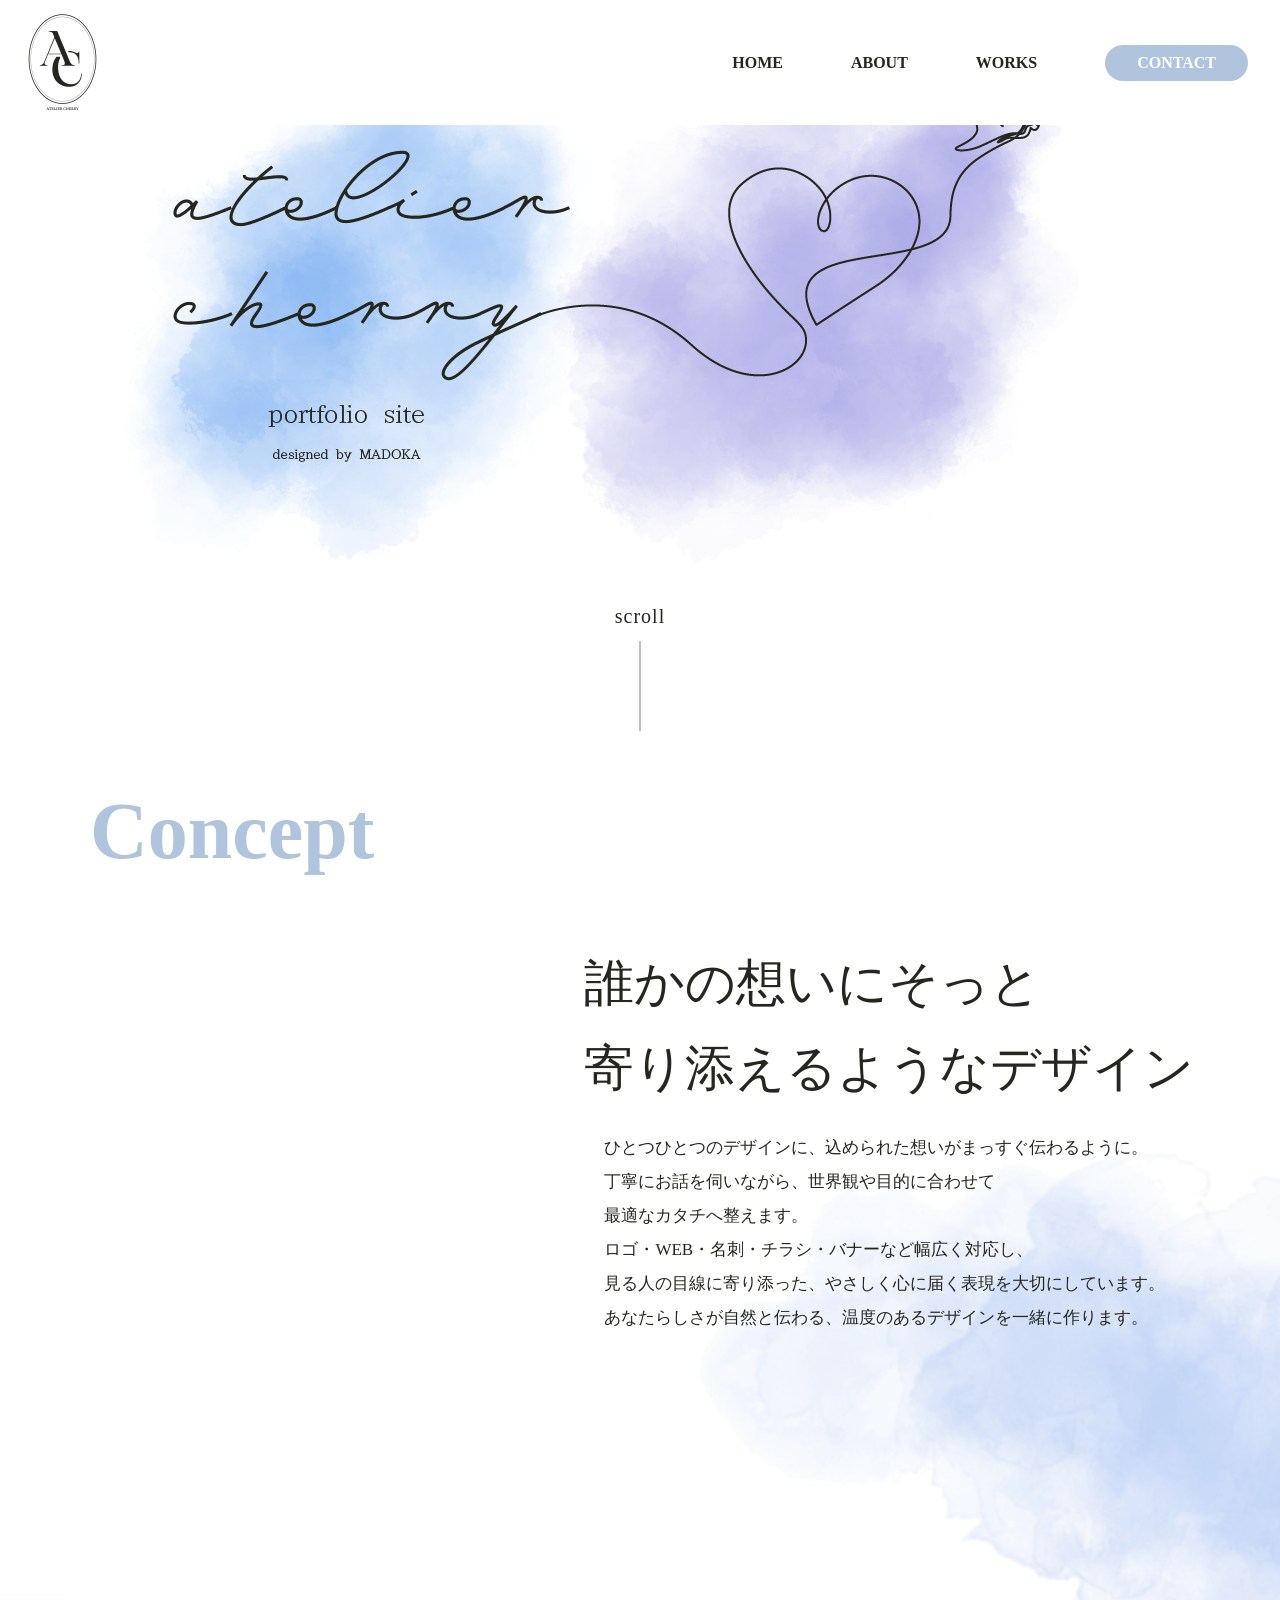
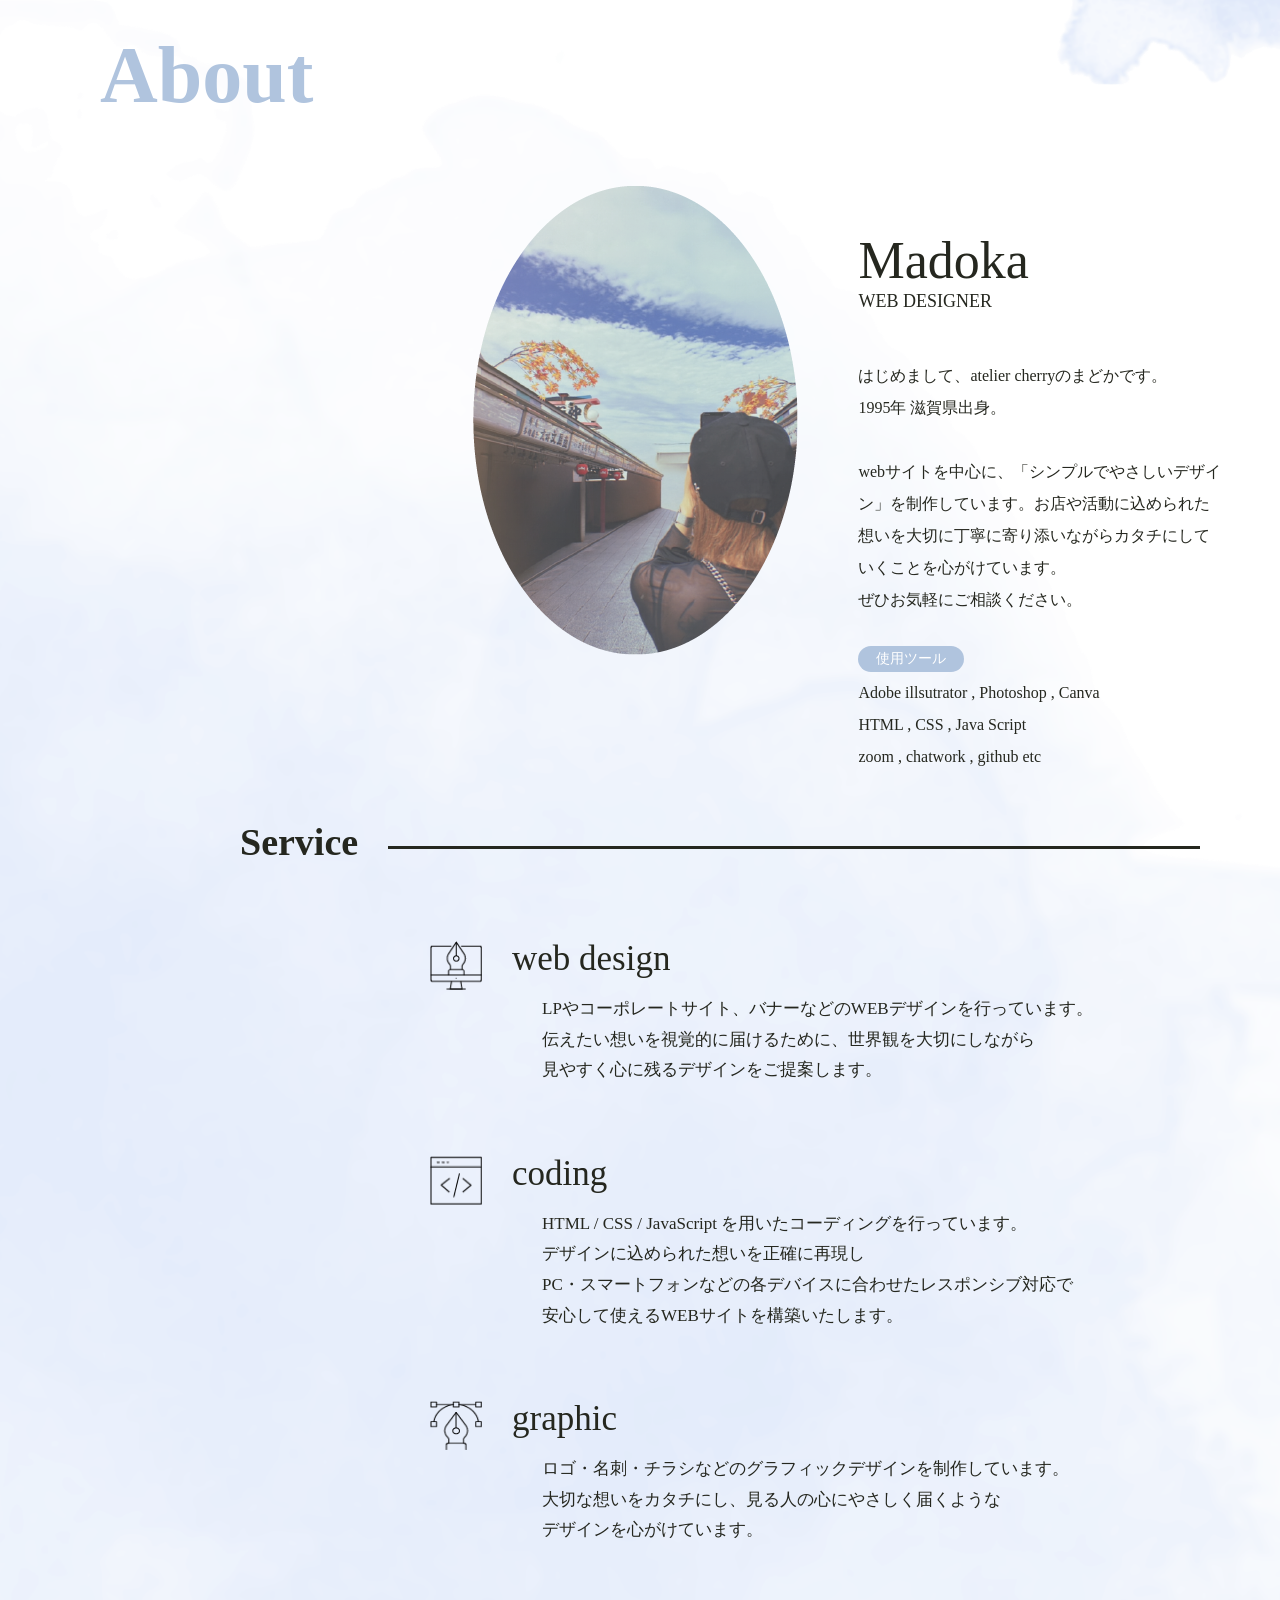
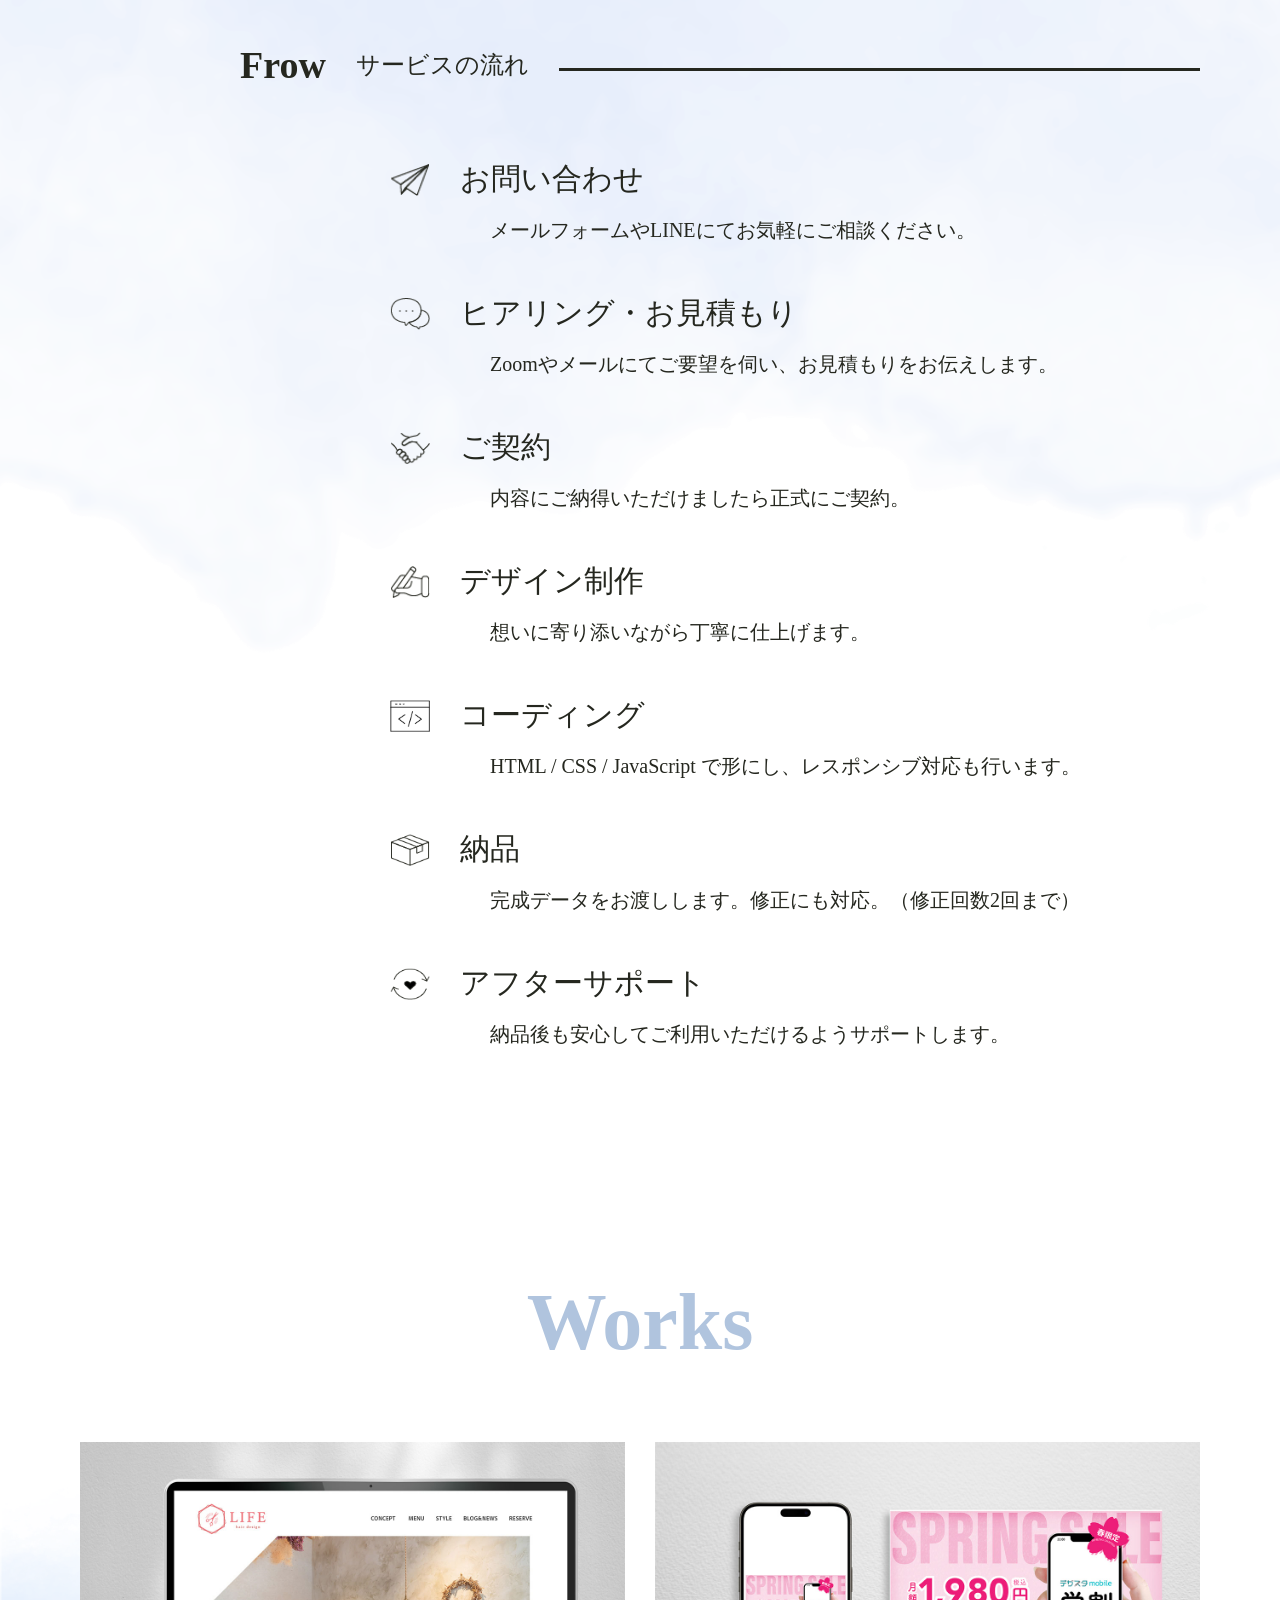
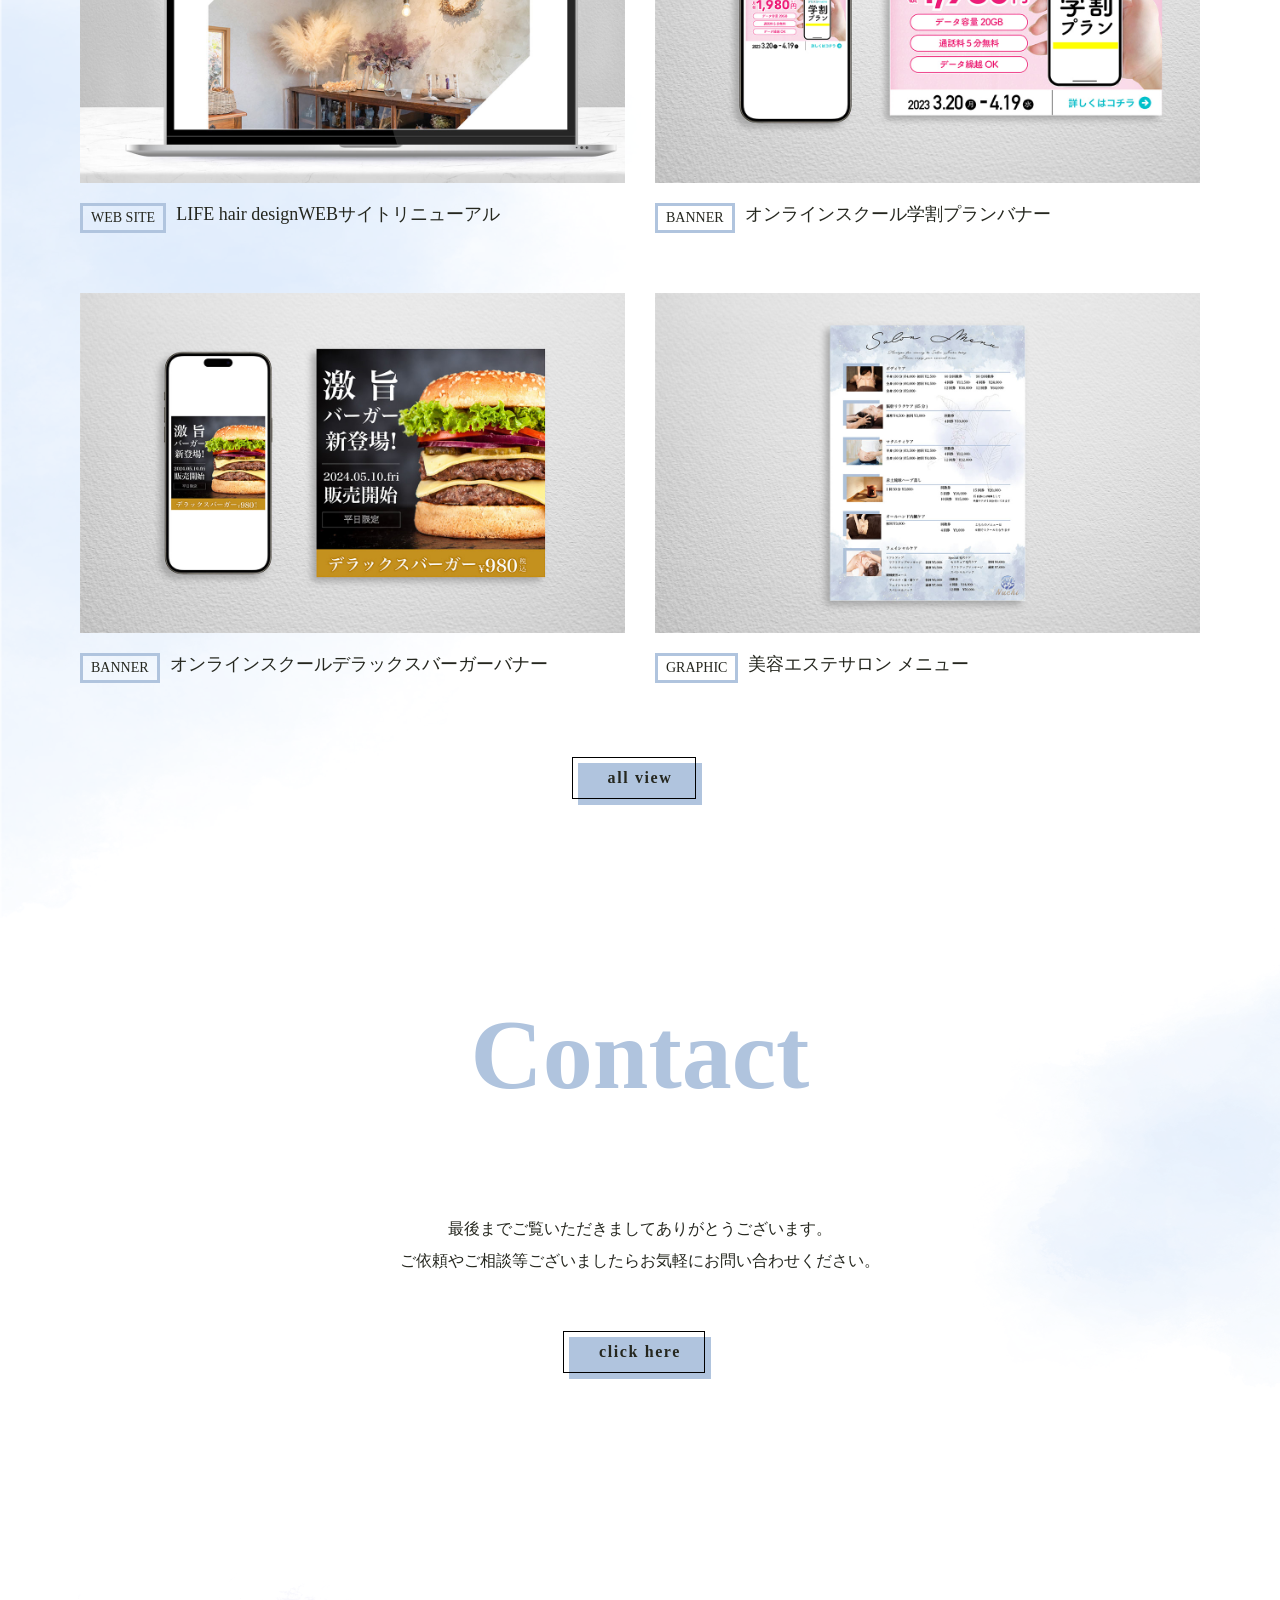
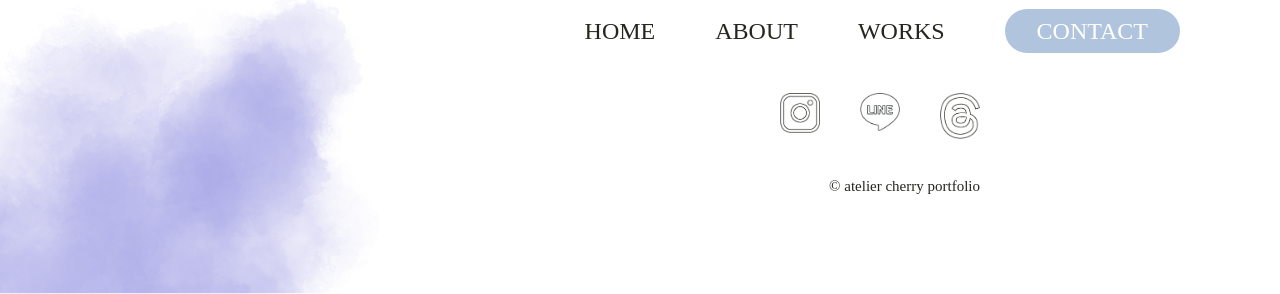
==== commit acd3f816: "修正しました。" ====
--- a/index.html
+++ b/index.html
@@ -15,8 +15,8 @@
     <!-- ヘッダー -->
     <header>
         <div class="header">
-            <h1><a href="#top">
-                    <img src="image/logo.png" alt="ロゴ" class="logo">
+            <h1><a href="index.html">
+                    <img src="image/logo.png" alt="atelier cherry portfolio by Madoka" class="logo">
                 </a>
             </h1>
             <nav class="pc-nav">
@@ -33,7 +33,7 @@
         <div class="hamburger"><span></span></div>
         <nav class="sp-nav">
             <a href="index.html">
-                <img src="image/logo2.png" alt="ロゴ" class="ul_logo">
+                <img src="image/logo2.png" alt="atelier cherry portfolio by Madoka" class="ul_logo">
             </a>
             <div class="ul_logo_wrap">
                 <ul>
@@ -55,8 +55,12 @@
 
     <!-- メインビジュアル -->
     <section class="fv-section fadein">
-        <img src="image/pcFV.png" alt="atelier cherry" class="pc-fv">
-        <img src="image/spFV.png" alt="atelier cherry" class="sp-fv">
+
+        <picture>
+            <source srcset="image/spFV.png" media="(max-width: 767px)">
+            <img src="image/pcFV.png" alt="atelier cherry designed by Madoka">
+        </picture>
+
 
         <!--  スクロール -->
         <div class="scroll-prompt">
@@ -70,8 +74,8 @@
             <h2 class="concept-title">Concept</h2>
 
             <div class="concept-text">
-                <h2>誰かの想いにそっと<br>寄り添えるような<br class="sp-br">デザイン</h2>
-                <p>ひとつひとつのデザインに、<br class="sp-br">込められた想いがまっすぐ伝わるように。<br>
+                <p class="concept-text1">誰かの想いにそっと<br>寄り添えるような<br class="sp-br">デザイン</p>
+                <p class="concept-text2">ひとつひとつのデザインに、<br class="sp-br">込められた想いがまっすぐ伝わるように。<br>
                     丁寧にお話を伺いながら、<br class="sp-br">世界観や目的に合わせて<br>
                     最適なカタチへ整えます。<br>
                     ロゴ・WEB・名刺・チラシ・バナーなど<br class="sp-br">幅広く対応し、<br class="pc-br">
--- a/css/style.css
+++ b/css/style.css
@@ -37,8 +37,9 @@
     opacity: 0.7;
 }
 
-.img {
+img {
     max-width: 100%;
+    vertical-align: bottom;
 }
 
 ul {
@@ -103,14 +104,8 @@
     margin: 0 auto;
 }
 
-.pc-fv{
-    margin-top: 125px;
-    padding-left: 50px;
-    display: block;
-}
-
-.sp-fv {
-    display: none;
+picture {
+    margin-top: 200px;
 }
 
 .hamburger {
@@ -199,7 +194,6 @@
     writing-mode: sideways-rl;
     font-size: 80px;
     color: #b0c4de;
-    margin-top: 150px;
     margin-left: 50px;
     /* position: absolute; */
 }
@@ -211,17 +205,19 @@
     margin-left: 150px;
 }
 
-.concept-text h2 {
+.concept-text1 {
     font-size: 50px;
     margin-bottom: 10px;
     line-height: 1.7;
-    margin-top: 250px;
-}
-
-.concept-text p {
+    margin-top: 150px;
+}
+
+
+.concept-text2 {
     line-height: 2;
     font-size: 17px;
     margin-left: 20px;
+    margin-top: 20px;
 }
 
 .sp-br {
@@ -466,8 +462,10 @@
     height: 100%;
     z-index: -1;
     margin-top: 200px;
-
-}
+    top: 0;
+    left: 0;
+}
+
 .works-title {
     font-size: 80px;
     color: #b0c4de;
@@ -1035,9 +1033,9 @@
         height: 33px;
         cursor: pointer;
         z-index: 10001;
-        position: absolute;
+        position: fixed;
         right: 30px;
-        top: 28px;
+        top: 32px;
     }
 
     .logo_hamburger {
@@ -1159,15 +1157,6 @@
 
 @media screen and (max-width:767px) {
     /* ファーストビュー */
-    .pc-fv {
-        display: none;
-    }
-
-    .sp-fv {
-        max-width: 100%;
-        display: block;
-        margin-top: 64px;
-    }
 
     .scroll-prompt {
         display: none;
@@ -1193,7 +1182,7 @@
         margin-top: 25px;
     }
 
-    .concept-text h2 {
+    .concept-text1 {
         max-width: 100%;
         /* position: static; */
         margin: 0 ;
@@ -1202,22 +1191,16 @@
         text-align: left;
     }
 
+    .concept-text2 {
+        font-size: 16px;
+    }
+
     .pc-br {
         display: none;
     }
 
     .sp-br {
         display: block;
-    }
-
-    .concept-text p {
-        max-width: 100%;
-        margin: 0 ;
-        font-size: 16px;
-        text-align: left;
-        line-height: 2;
-        margin-top: 10px;
-        padding: 3px;
     }
 
     .concept-text {
@@ -1416,6 +1399,7 @@
     .works-label1 {
         font-size: 12px;
         padding: 5px;
+        border: #b0c4de solid 1px;
     }
 
     .works-text {
@@ -1449,7 +1433,7 @@
 
     /* フッター */
     .footer {
-        padding: 100px 0;
+        padding: 150px 0 100px;
     }
     .footer-wrap{
         margin-bottom: 100px;
@@ -1499,6 +1483,7 @@
     .works-title1 {
         font-size: 48px;
         margin: 50px;
+        margin-top: 150px;
     }
 
     .works-filter {
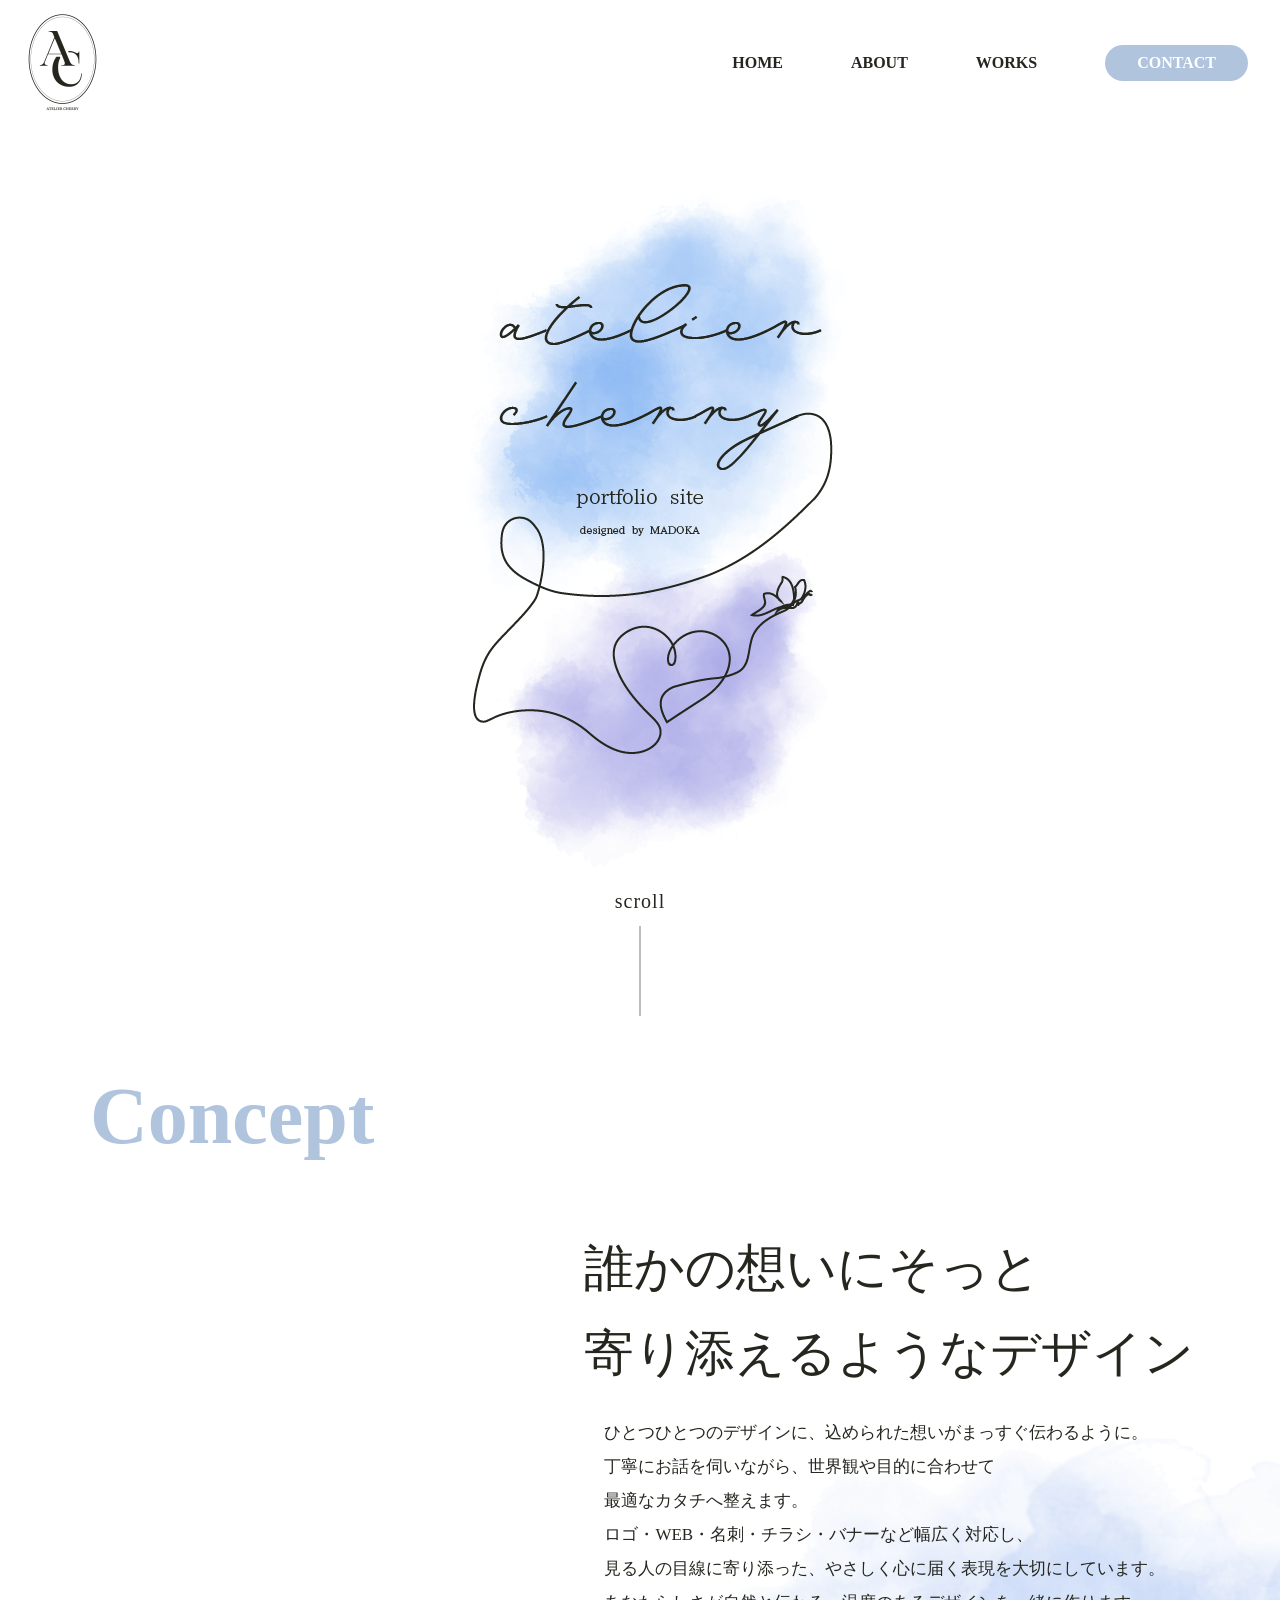
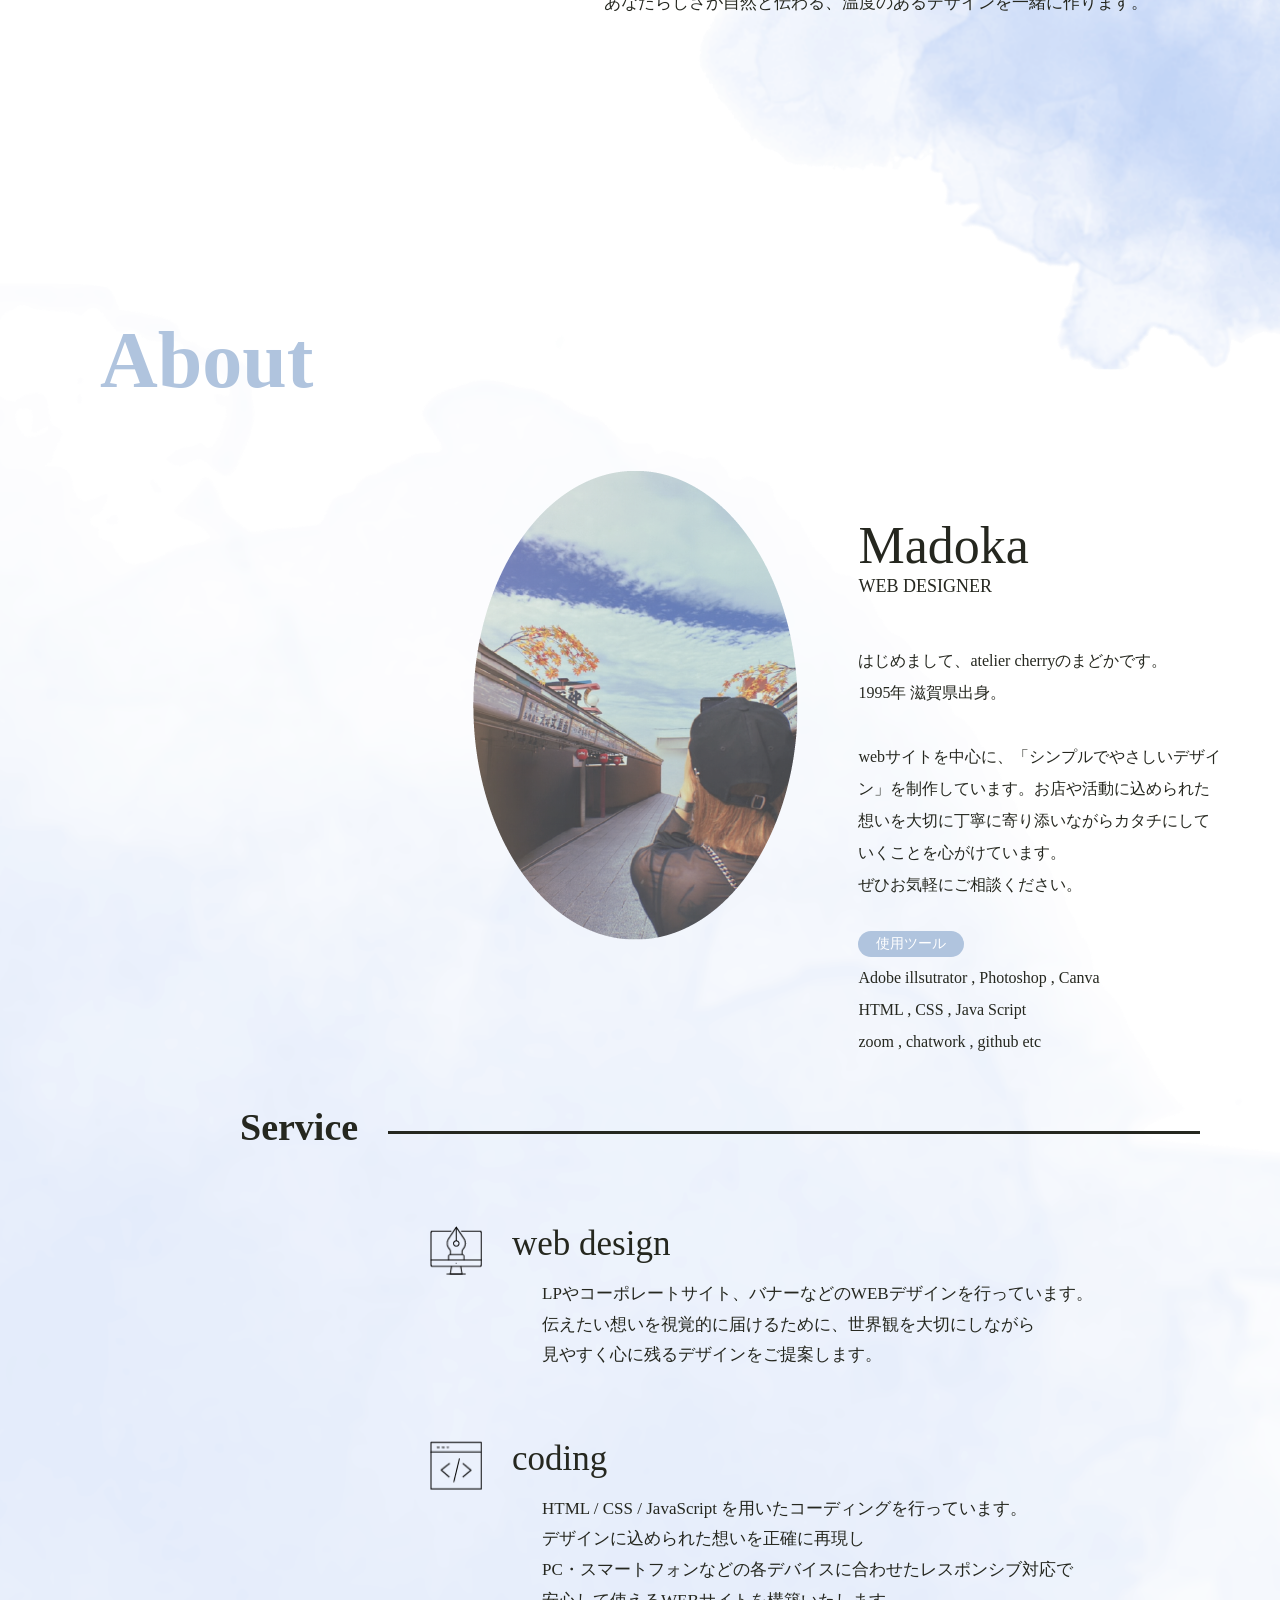
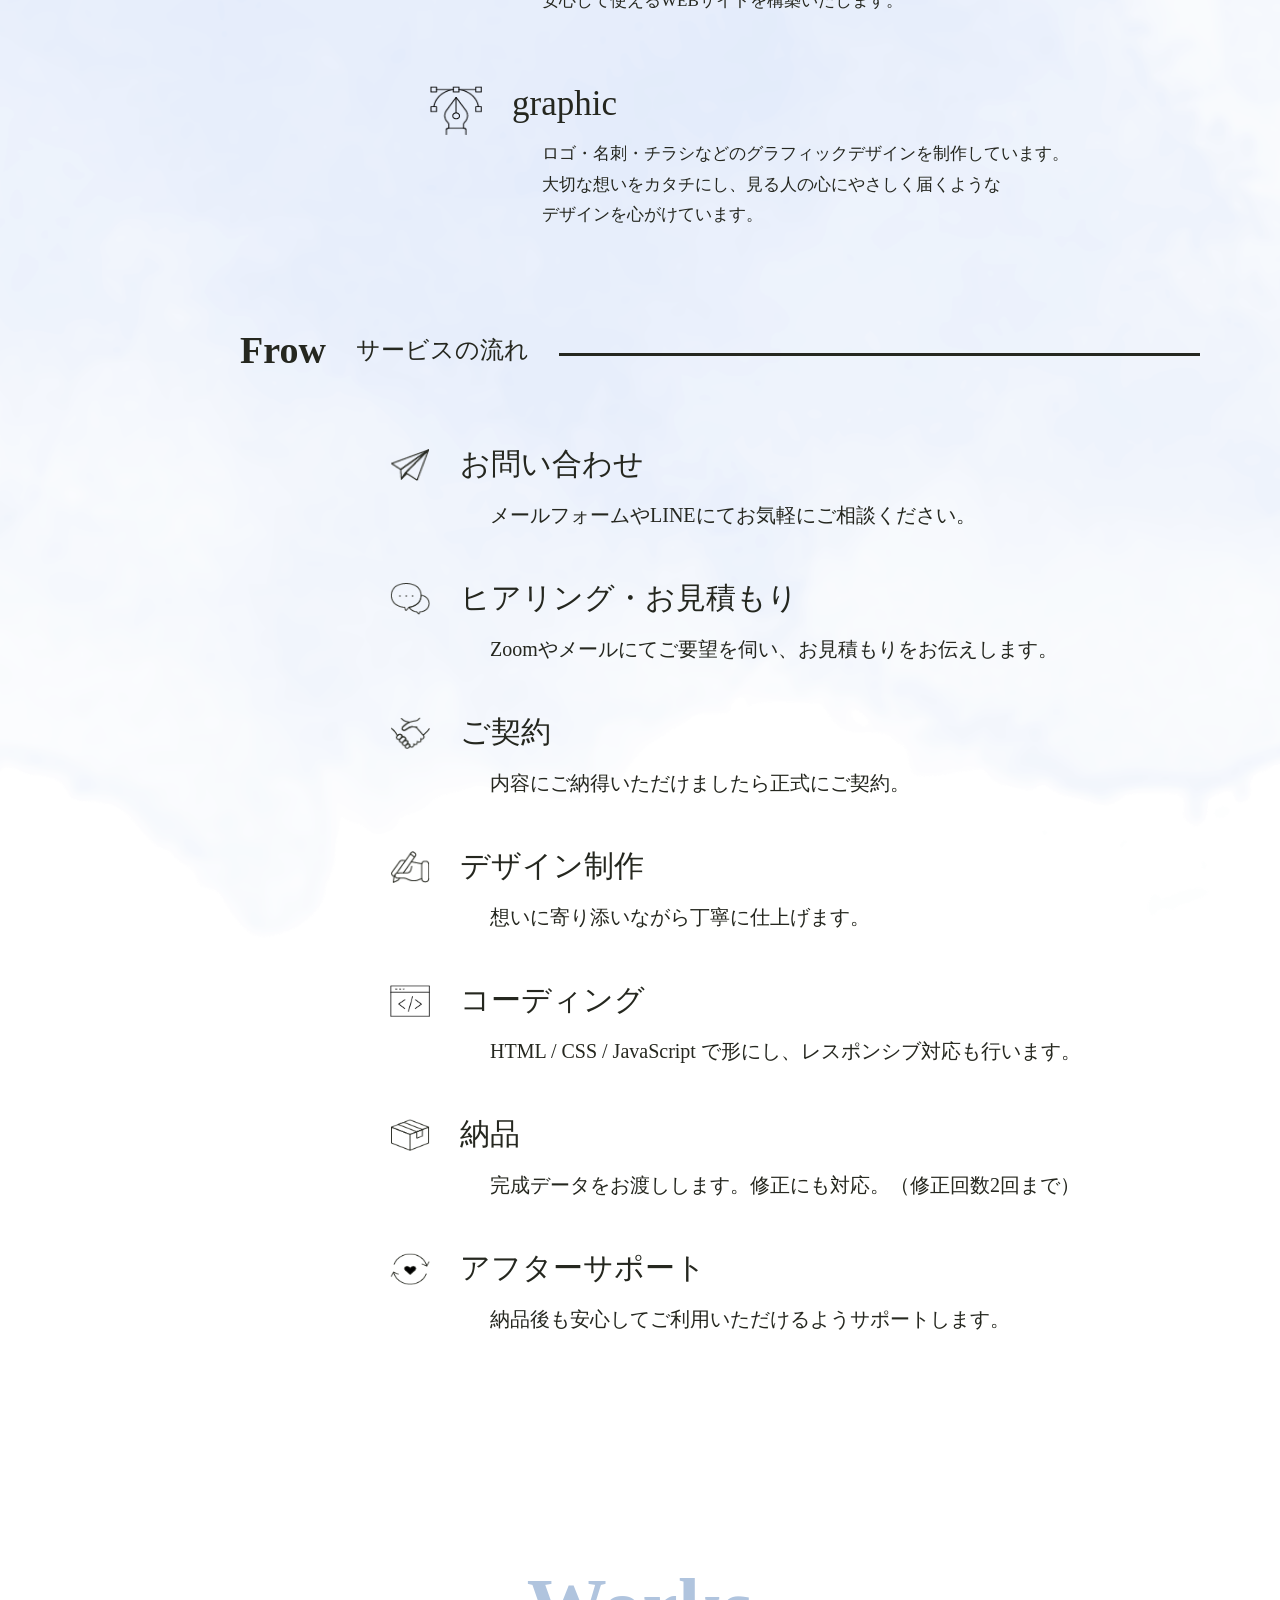
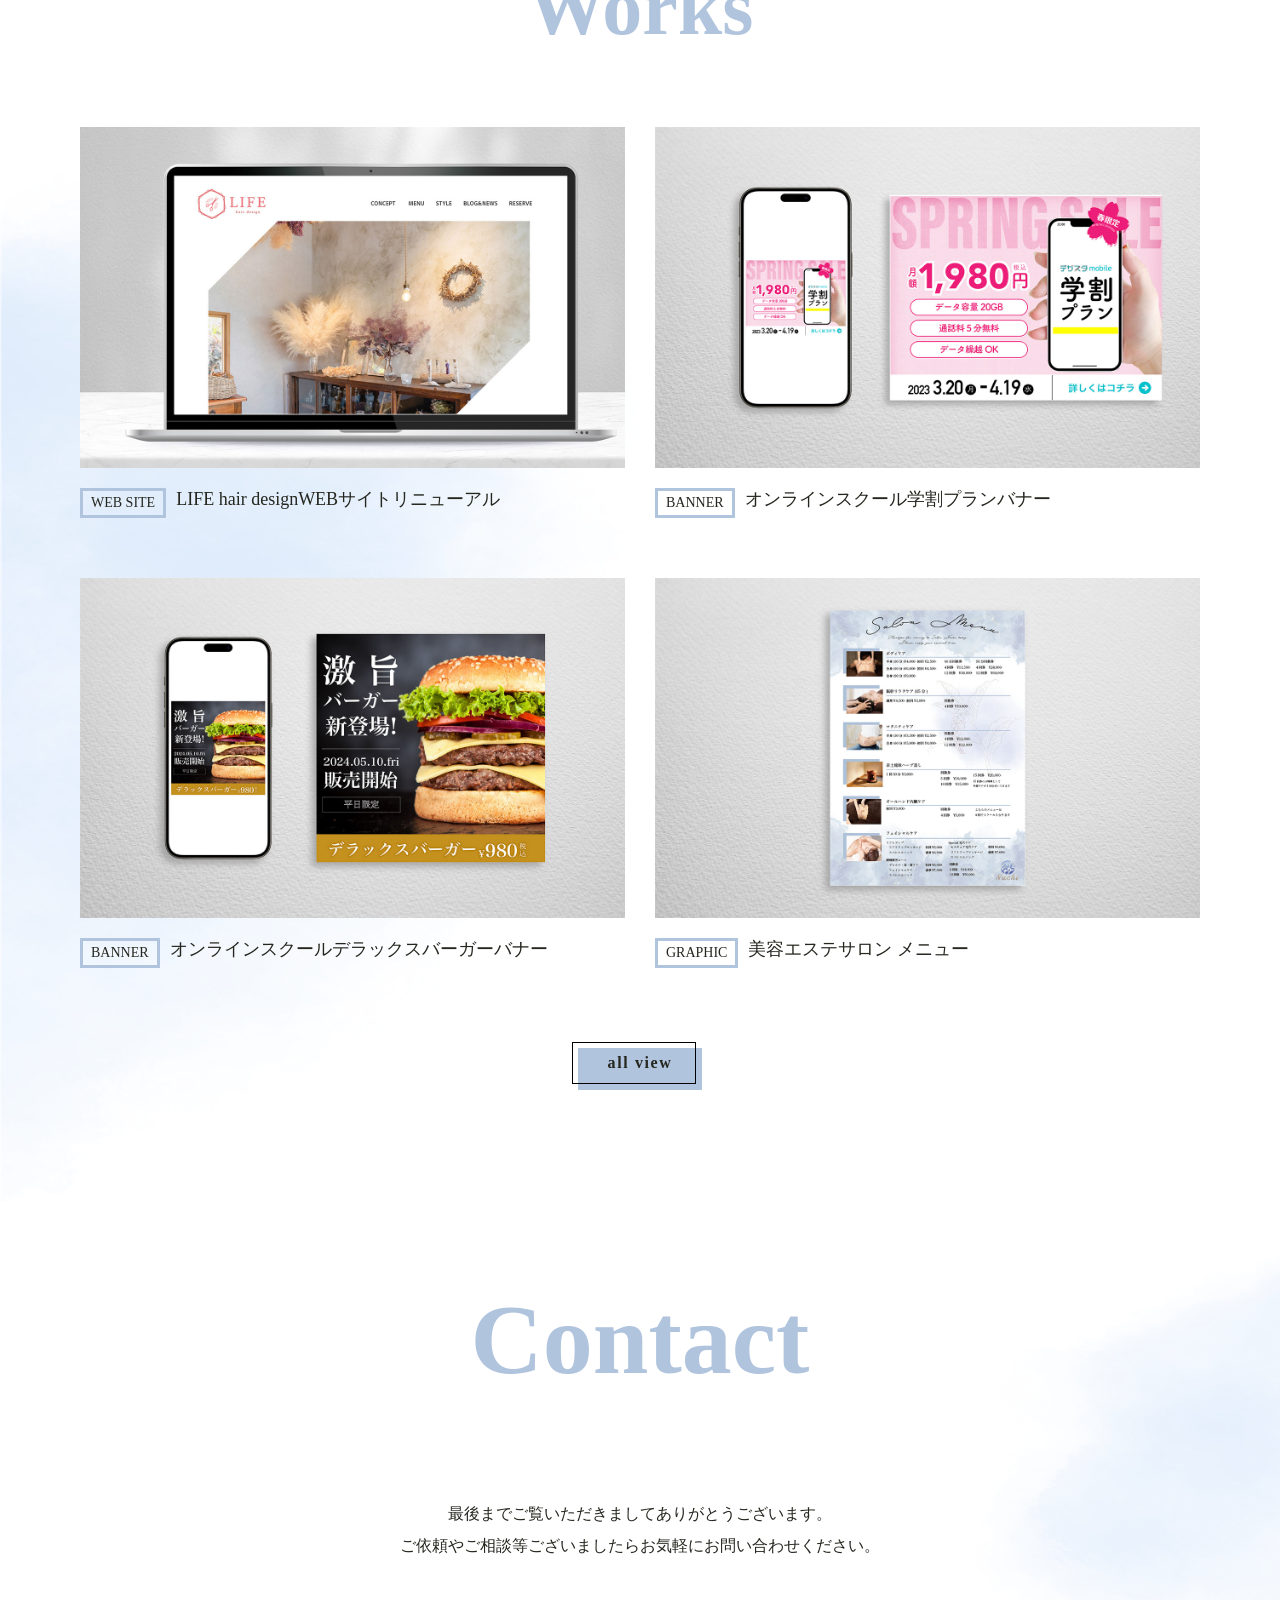
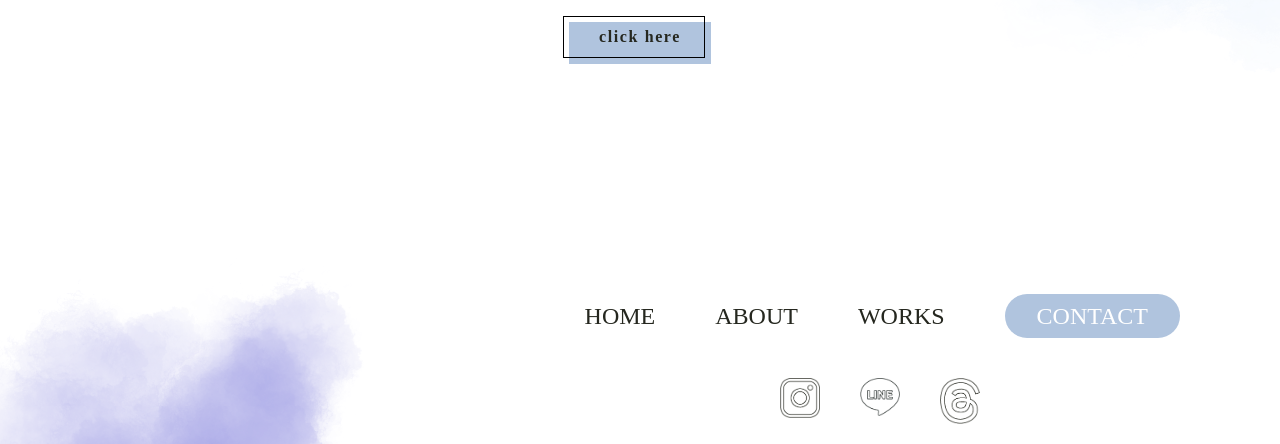
==== commit ae797e74: "修正しました。" ====
--- a/index.html
+++ b/index.html
@@ -56,10 +56,12 @@
     <!-- メインビジュアル -->
     <section class="fv-section fadein">
 
-        <picture>
-            <source srcset="image/spFV.png" media="(max-width: 767px)">
-            <img src="image/pcFV.png" alt="atelier cherry designed by Madoka">
-        </picture>
+        <div class="fv">
+            <picture>
+                <source srcset="image/spFV.png" media="(max-width: 767px)">
+                <img src="image/pcFV.png" alt="atelier cherry designed by Madoka">
+            </picture>
+        </div>
 
 
         <!--  スクロール -->
--- a/css/style.css
+++ b/css/style.css
@@ -104,8 +104,9 @@
     margin: 0 auto;
 }
 
-picture {
-    margin-top: 200px;
+.fv {
+    margin-top: 150px;
+    text-align: center;
 }
 
 .hamburger {
@@ -509,6 +510,7 @@
     padding: 5px 8px;
     display: inline-block;
     border: #b0c4de solid;
+    white-space: nowrap;
 }
 
 .works-text {
@@ -1235,7 +1237,6 @@
     }
 
     .about-img {
-        max-width: 80%;
         margin: 0 auto;
         margin: 20px;
         padding: 20px;
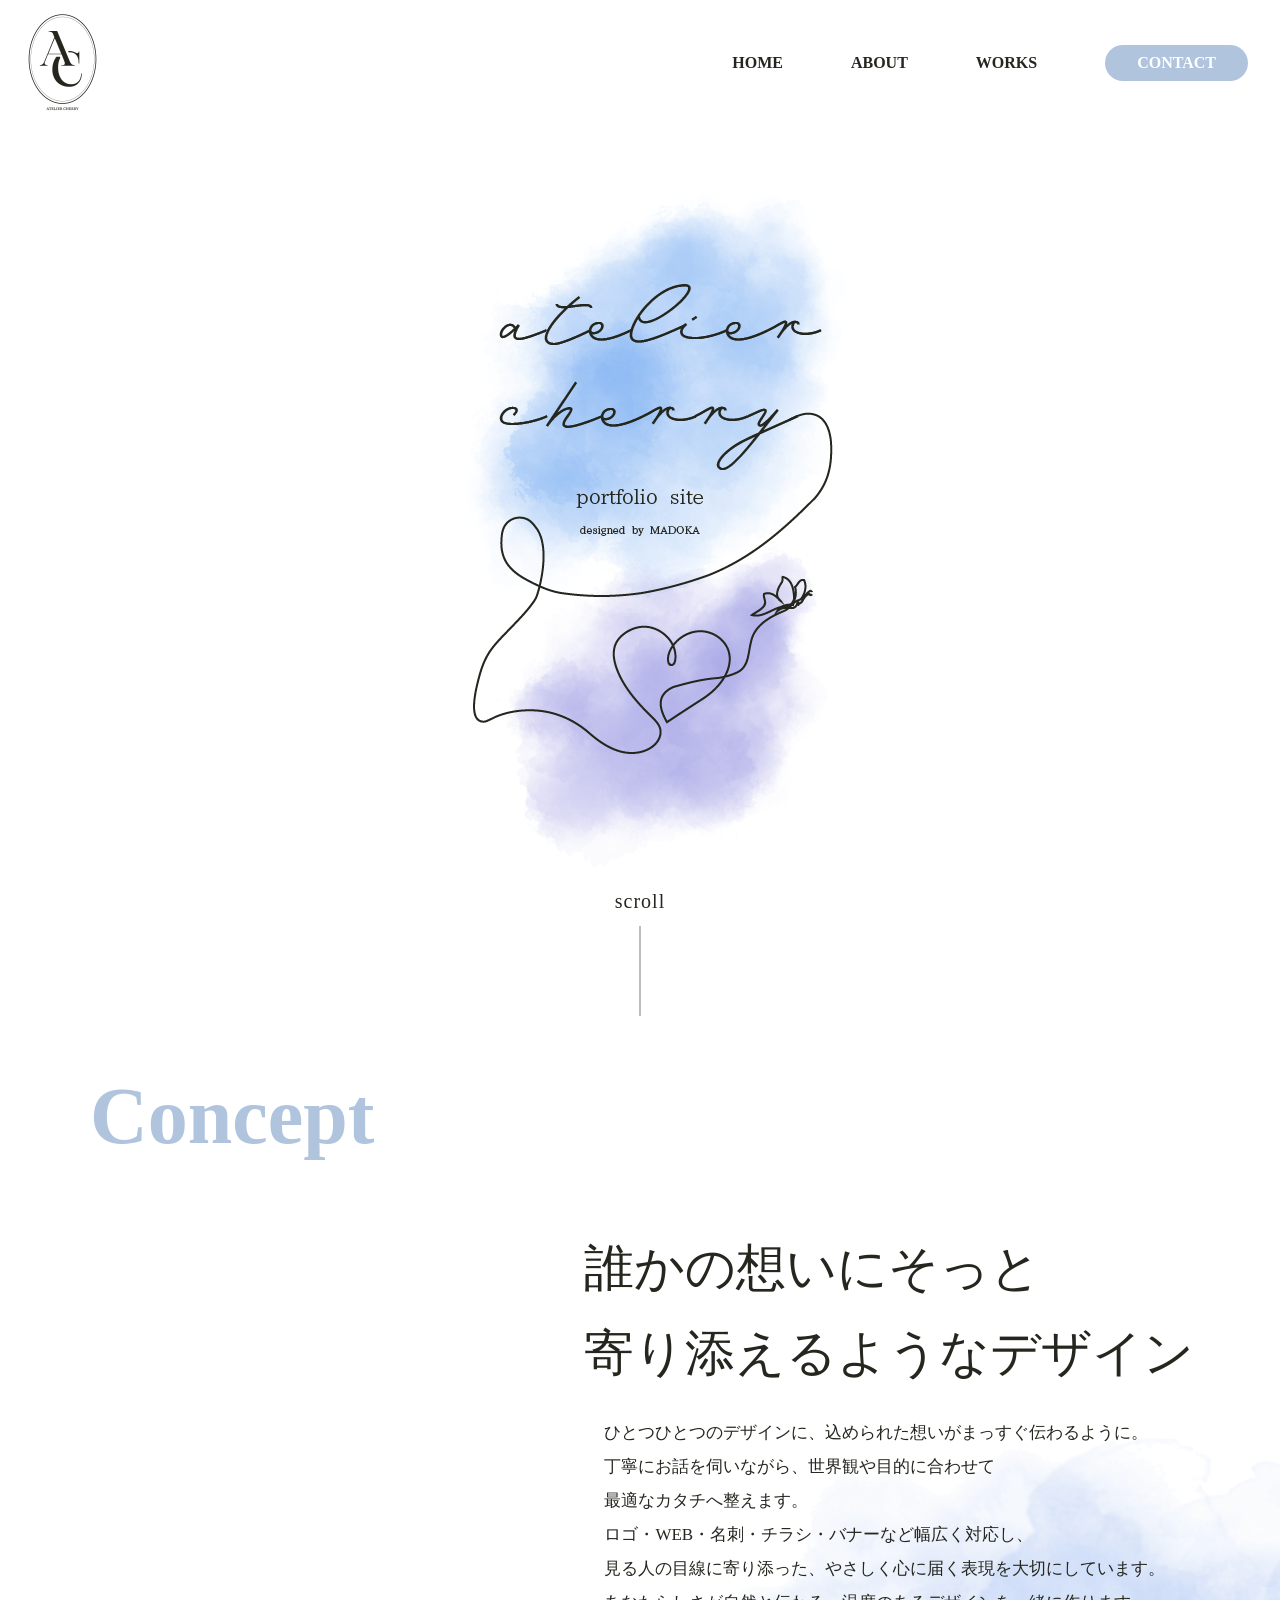
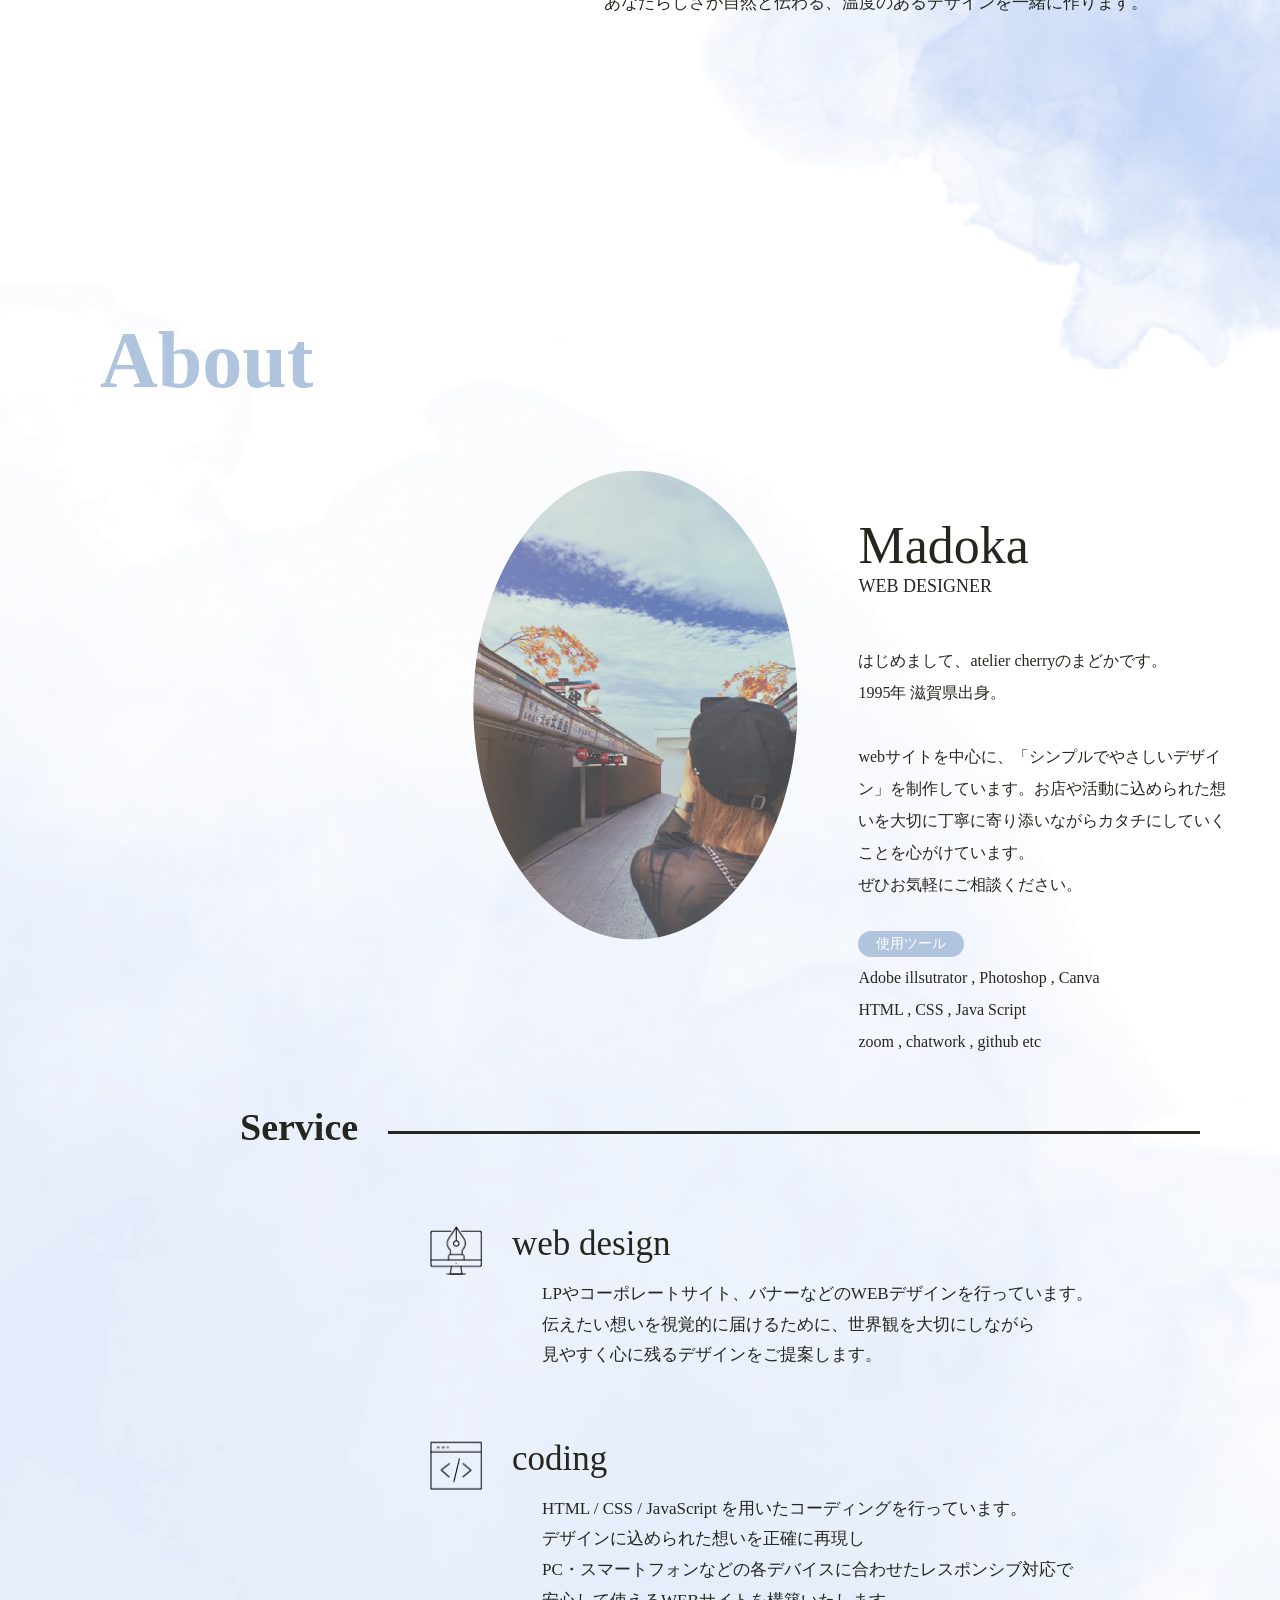
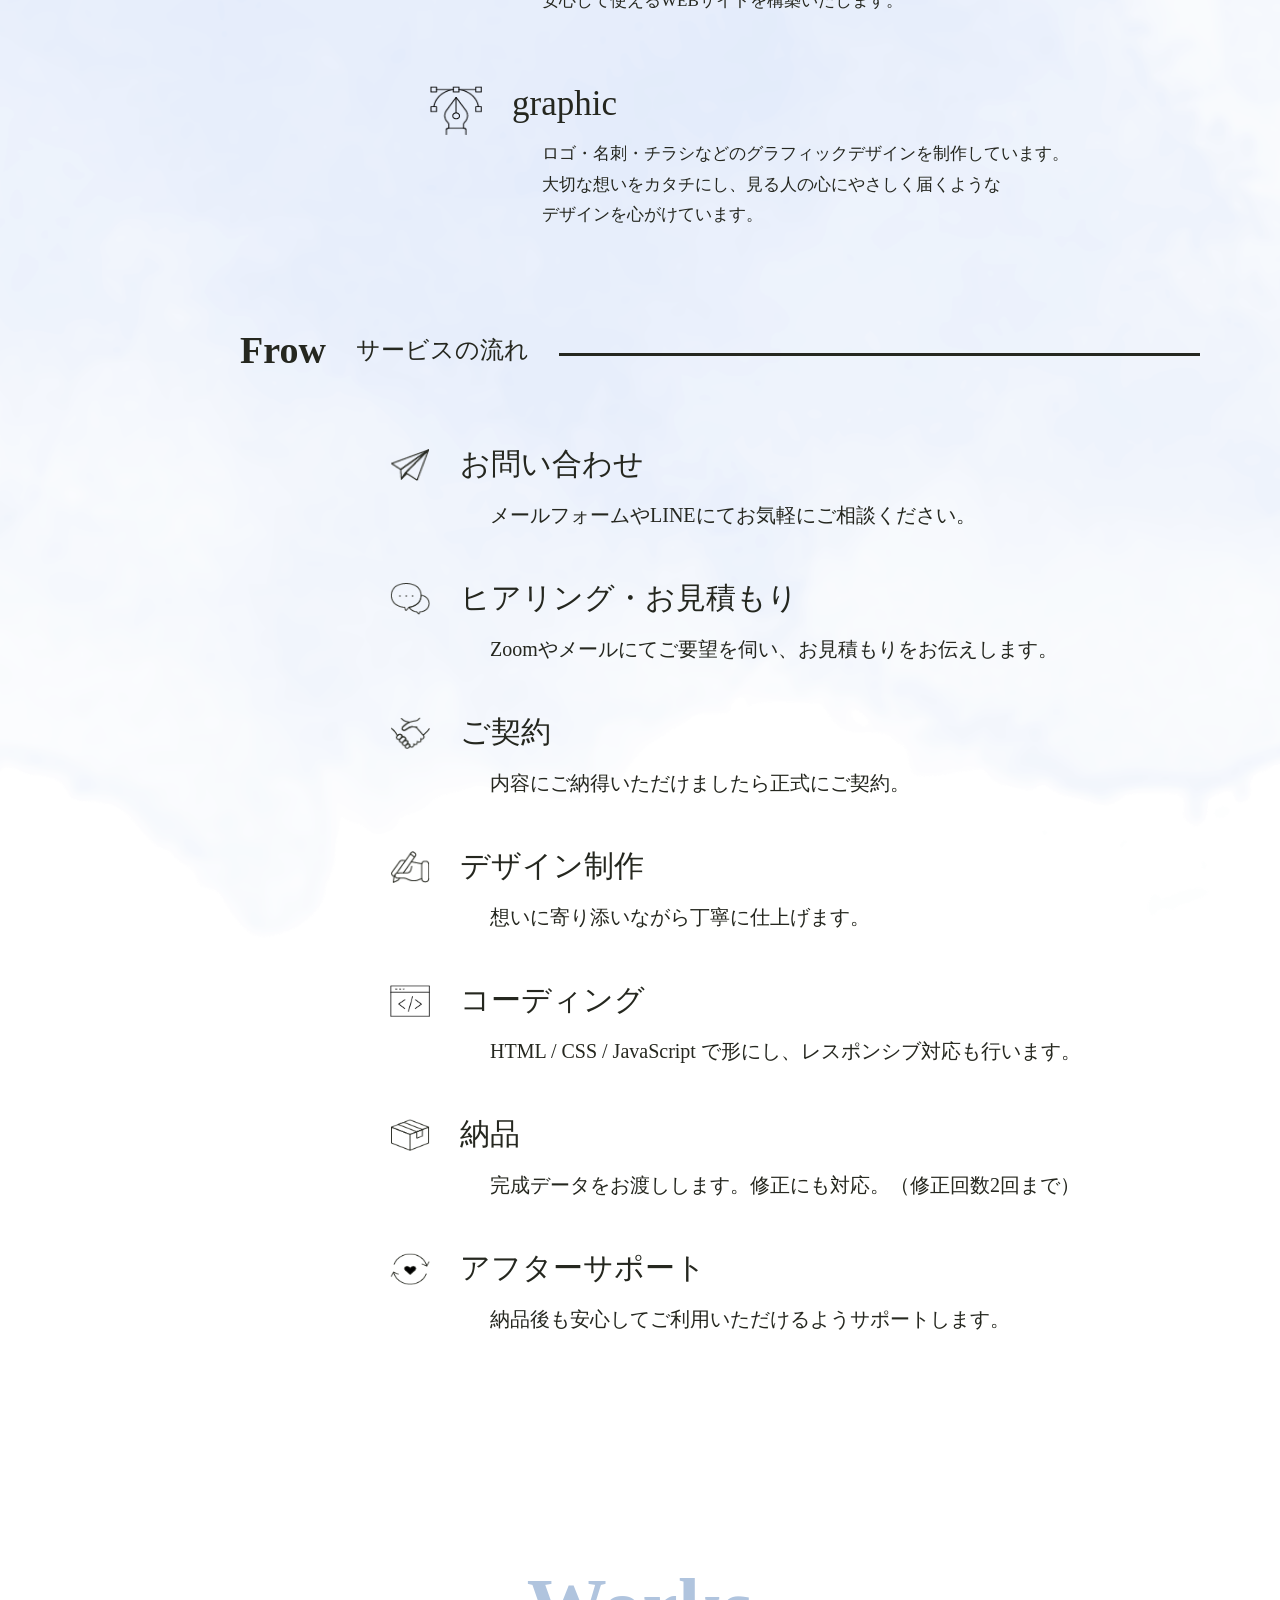
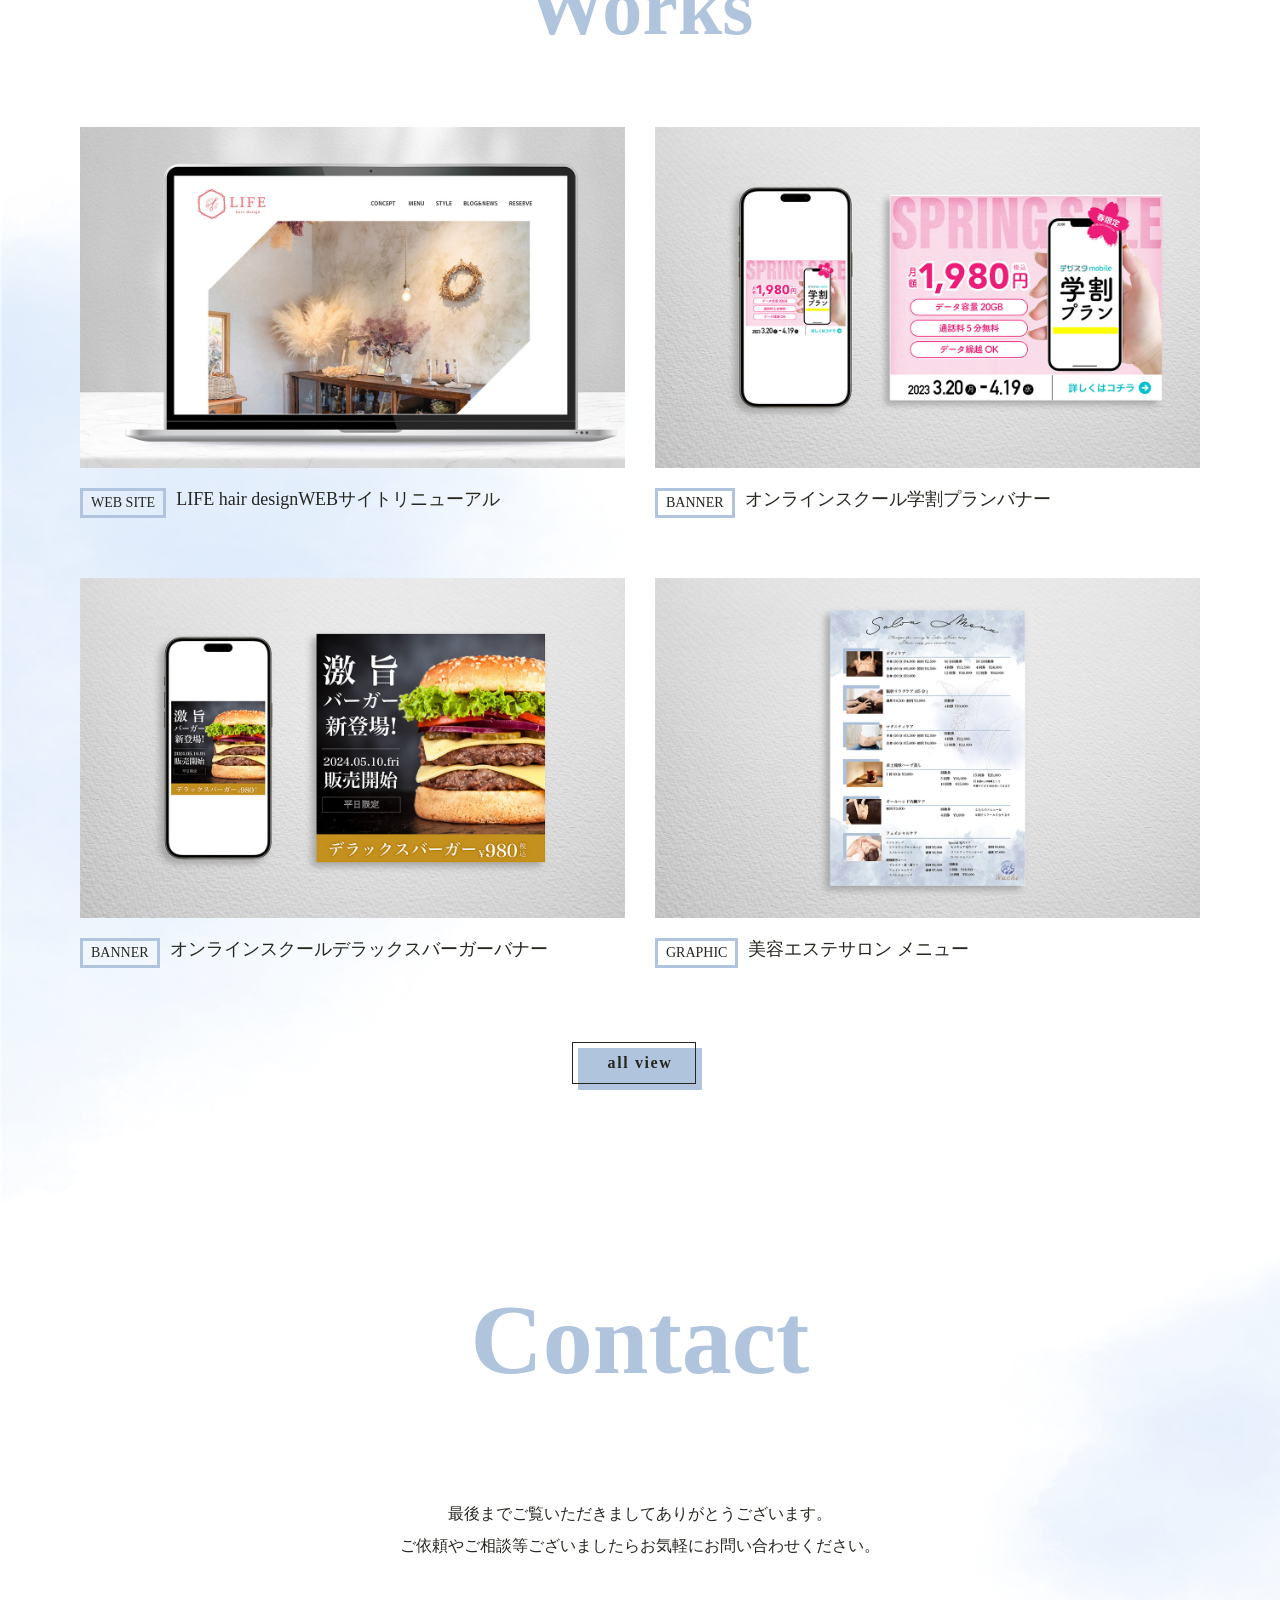
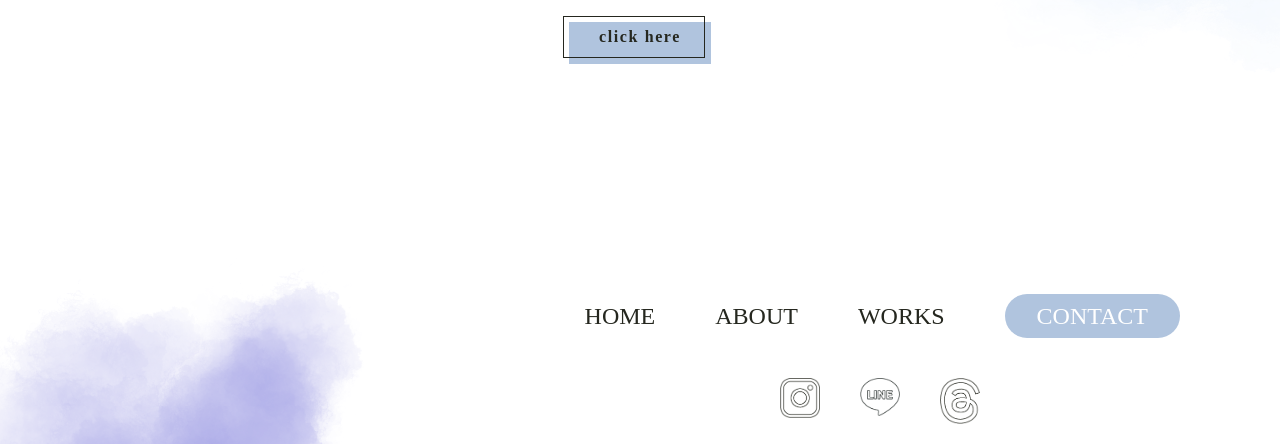
==== commit cb92f789: "あ" ====
--- a/index.html
+++ b/index.html
@@ -102,7 +102,7 @@
                     <p class="about-desc">はじめまして、atelier cherryのまどかです。<br>
                         1995年 滋賀県出身。<br>
                         <br>
-                        webサイトを中心に、「シンプルでやさしいデザイ<br>ン」を制作しています。お店や活動に込められた<br>想いを大切に丁寧に寄り添いながらカタチにして<br>いくことを心がけています。<br>
+                        webサイトを中心に、「シンプルでやさしいデザイン」を制作しています。お店や活動に込められた想いを大切に丁寧に寄り添いながらカタチにしていくことを心がけています。<br>
                         ぜひお気軽にご相談ください。
                     </p>
                     <p class="about-tools-title">使用ツール</p>
--- a/css/style.css
+++ b/css/style.css
@@ -271,6 +271,7 @@
     font-size: 16px;
     line-height: 2;
     margin-bottom: 30px;
+    max-width: 100%;
 }
 
 .about-tools-title {
@@ -674,15 +675,12 @@
     position: absolute;
     top: -6px;
     left: -6px;
-
     width: 100%;
     height: 100%;
-
     content: "";
     -webkit-transition: all 0.3s ease;
     transition: all 0.3s ease;
-
-    border: 1px solid #000;
+    border: 1px solid #25271f;
     border-radius: 0.5rem;
 }
 
@@ -703,7 +701,6 @@
 a.btn-border-shadow--color:before {
     border-radius: 0;
 }
-
 
 /* コンタクト */
 .contact-section {
@@ -748,6 +745,7 @@
     margin-top: 60px;
 }
 
+
 /* フッター */
 .footer {
     padding: 180px 0 100px;
@@ -889,39 +887,24 @@
     justify-content: center;
 }
 
-.form-btn-pc {
+/* contactページの送信ボタン（click here風デザイン） */
+.contact-form .contact-submit {
+    display: inline-block;
+    width: auto;               
+    padding: 12px 48px;
+    font-size: 16px;
+    background: #b0c4de;       
+    color: #25271f;
+    border: 1px solid #25271f ; 
+    border-radius: 0;          
+    text-align: center;
+    cursor: pointer;
+    text-transform: lowercase;
     position: relative;
-    display: inline-block;
-    padding: 15px 40px;
-    font-size: 20px;
-    color: #25271f;
-    text-decoration: none;
-    margin: 0 auto;
-    text-align: center;
-
-}
-
-.form-btn-pc svg {
-    position: absolute;
-    top: 0;
-    left: 0;
-    width: 100%;
-    height: 100%;
-}
-
-.form-btn-pc rect {
-    fill: none;
-    stroke: #b0c4de;
-    stroke-width: 3;
-    stroke-dasharray: 520; 
-    stroke-dashoffset: 520;
-    transition: 0.5s ease;
-}
-
-/* ホバーすると線が描かれていく */
-.form-btn-pc:hover rect {
-    stroke-dashoffset: 1;
-}
+    font-family: 'HannariMincho', 'IPA明朝', serif;
+}
+
+
 
 /* 制作物詳細 */
 .detail-tg{
@@ -1164,6 +1147,11 @@
         display: none;
     }
 
+    .fv{
+        max-width: 100%;
+        display: block;
+        margin: 64px auto 0;
+    }
     /* コンセプト */
     .concent-section{
         padding: 0;
@@ -1228,8 +1216,8 @@
 
     /* 自己紹介 */
     .about-wrap {
-        max-width: 100%;
-        margin: 0;
+        max-width: 360px;
+        margin: 0 auto;
         display: block;
     }
     .about-title {
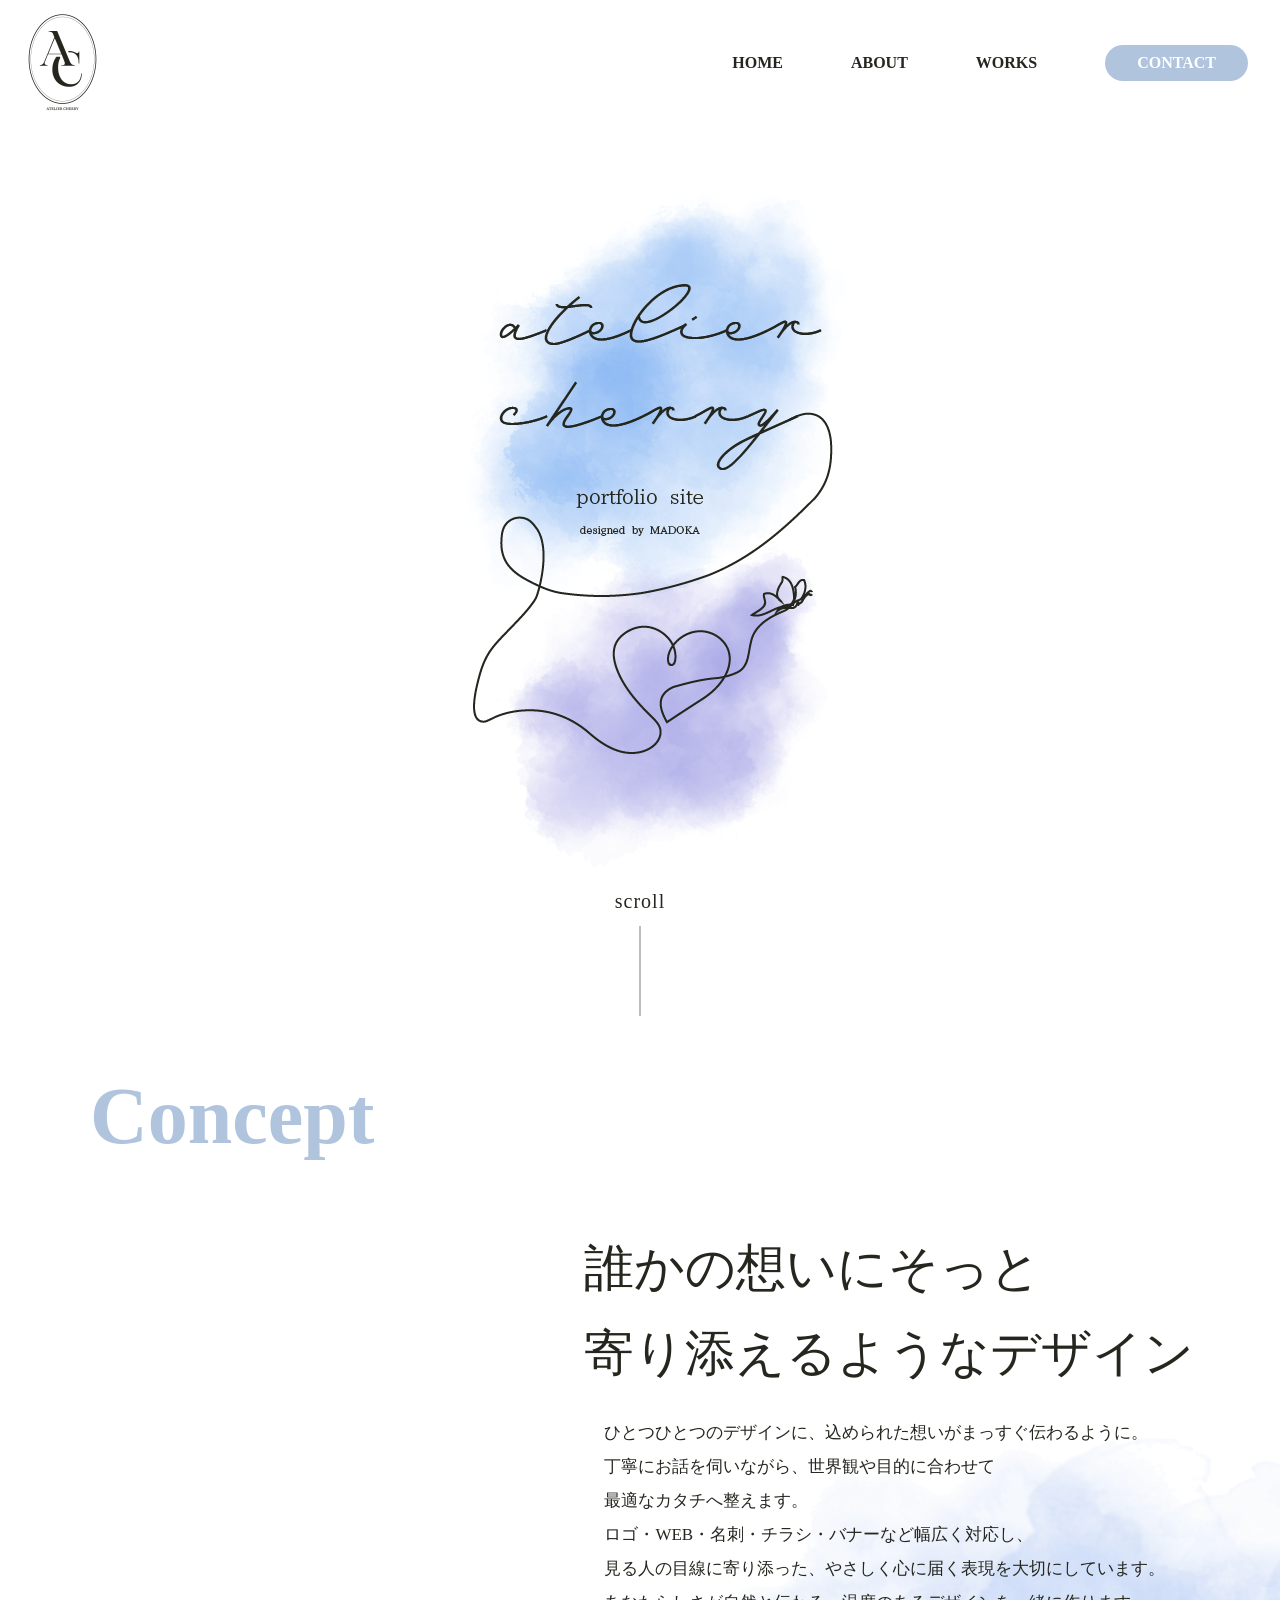
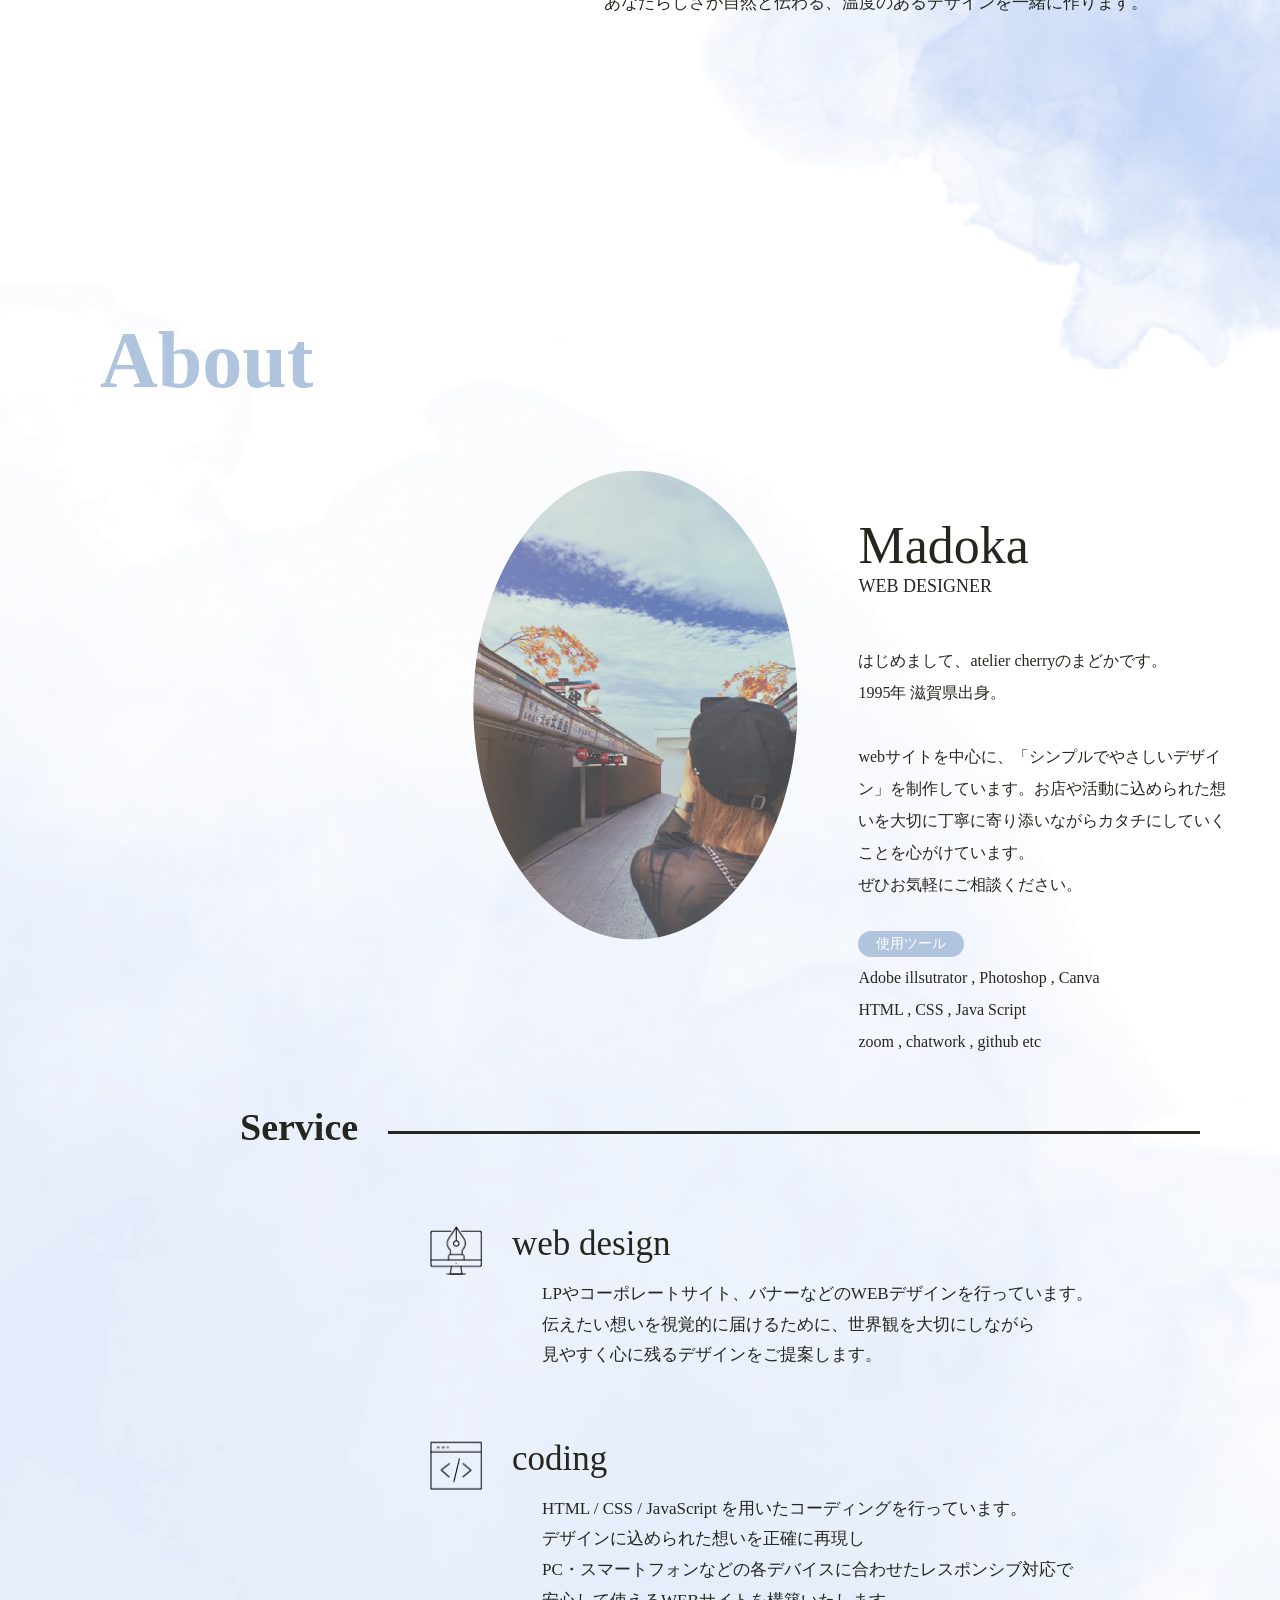
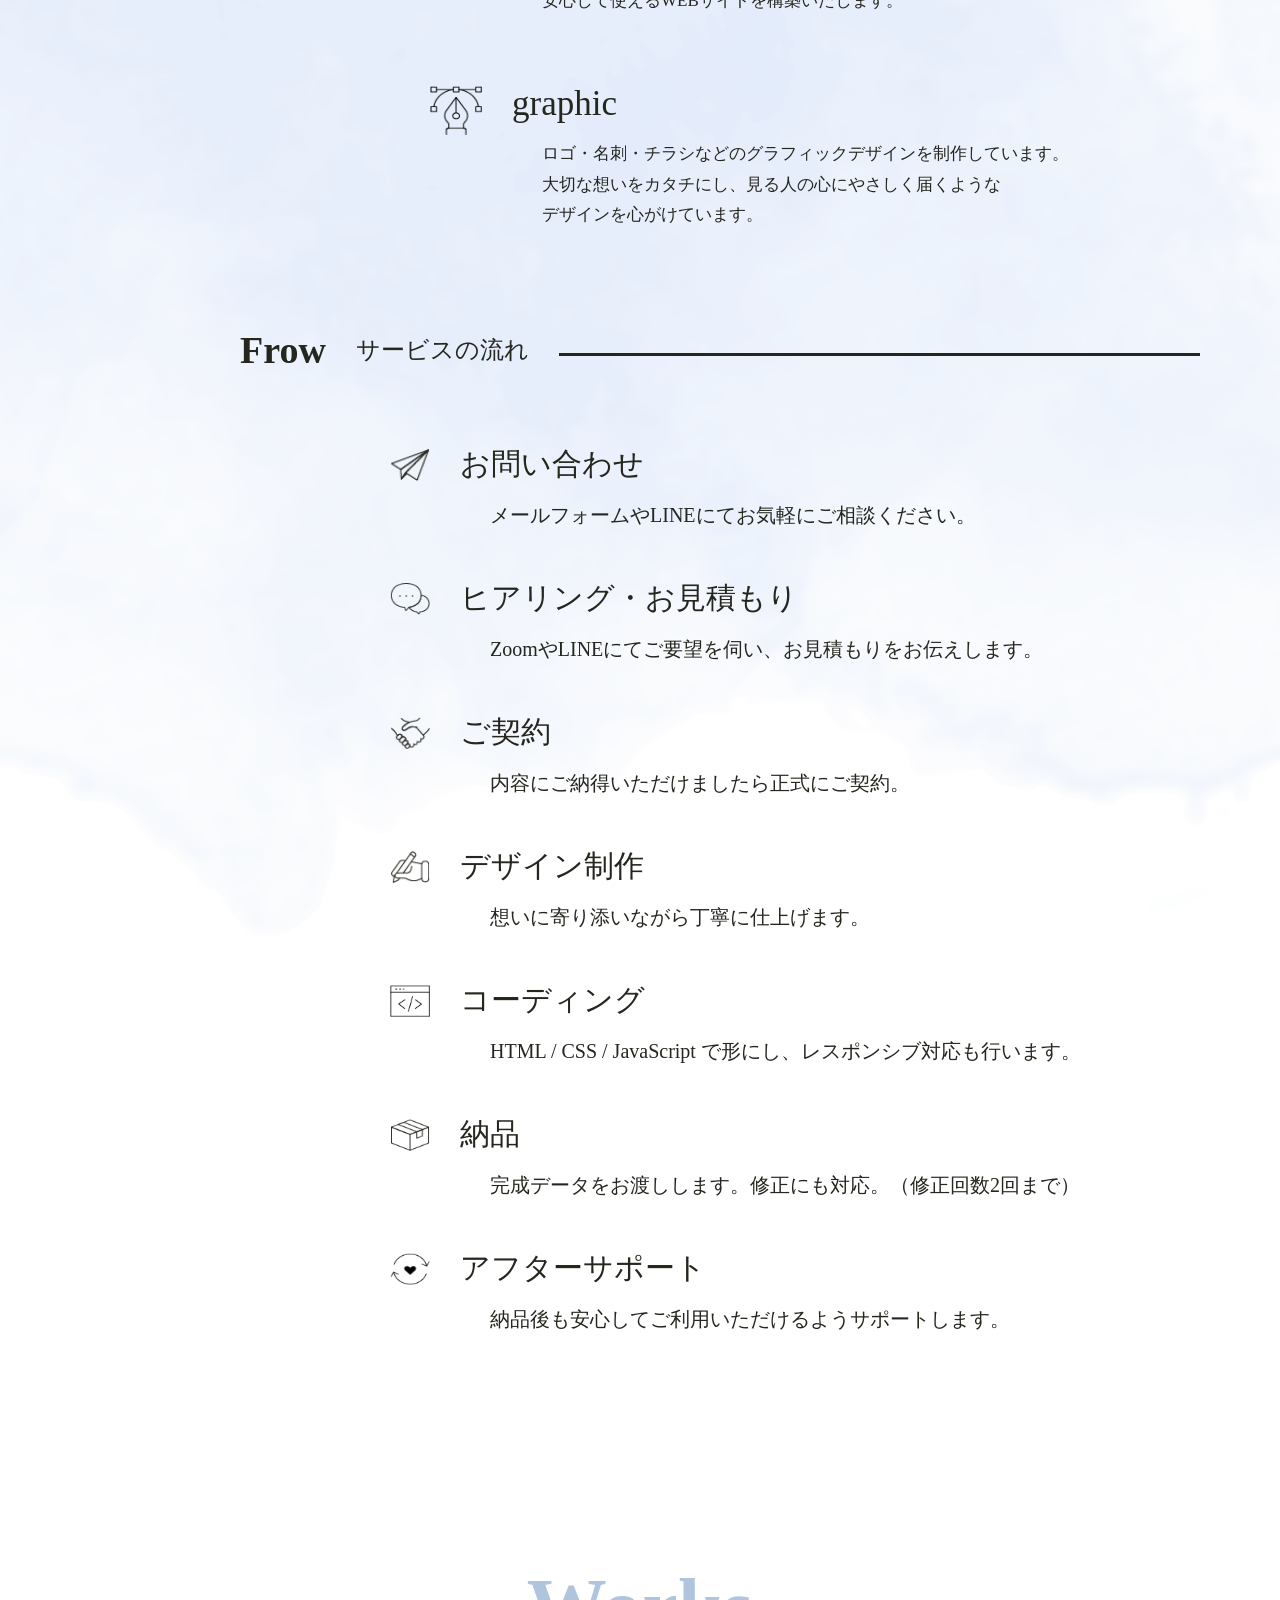
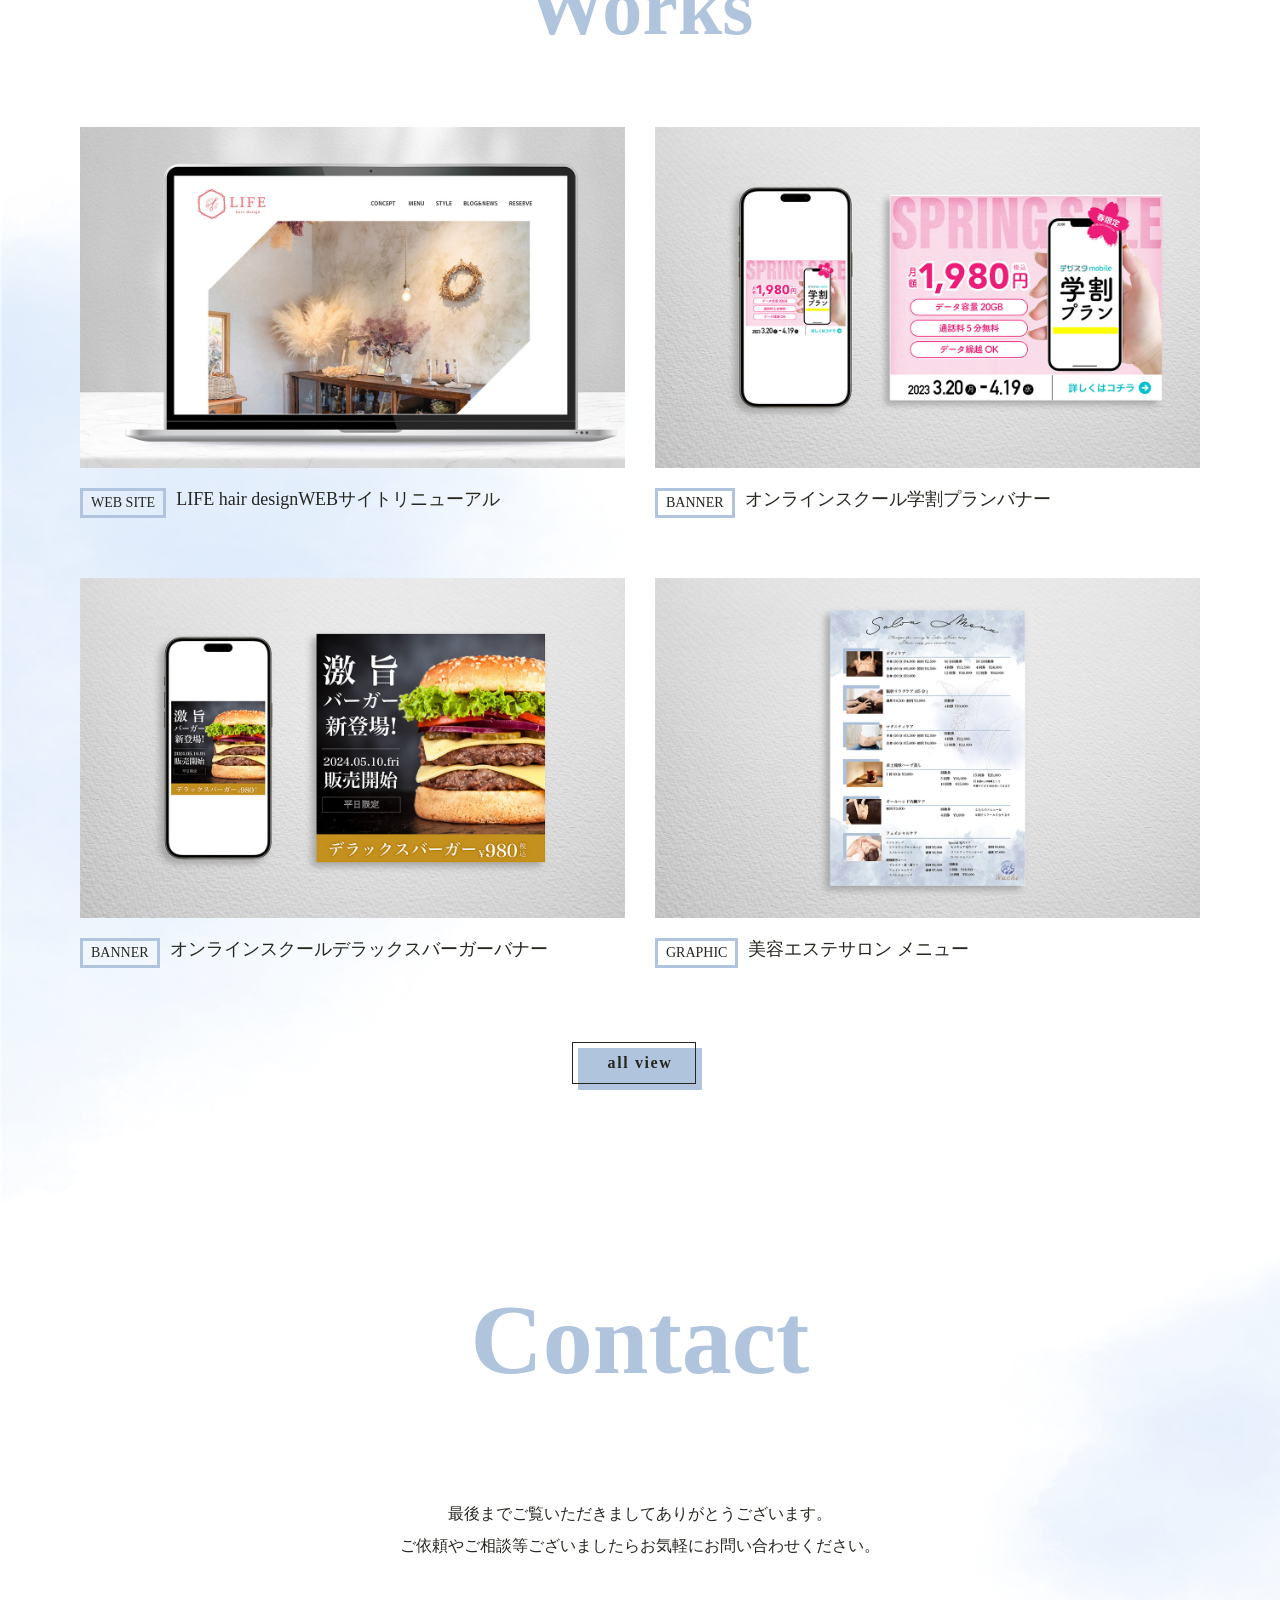
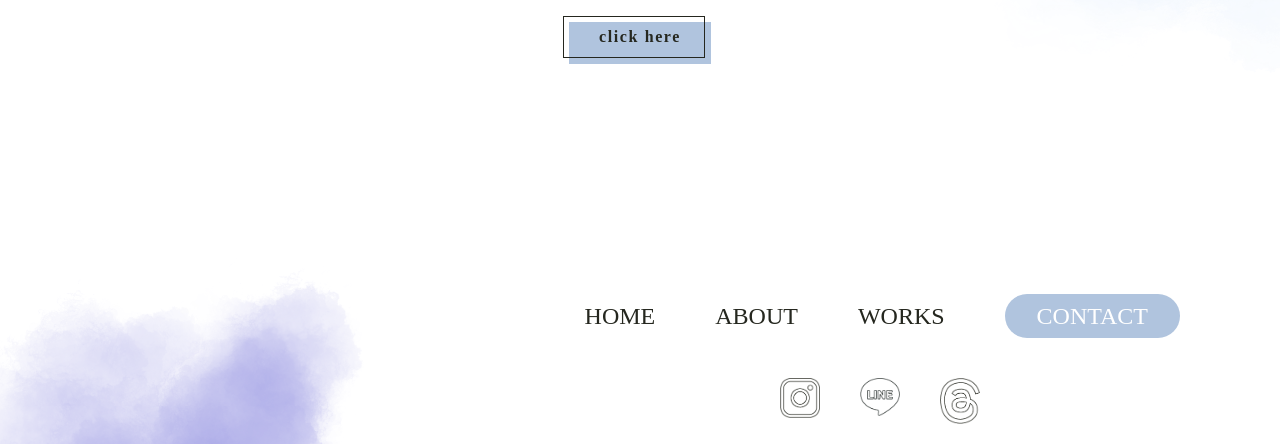
==== commit 9d79096c: "修正" ====
--- a/index.html
+++ b/index.html
@@ -197,7 +197,7 @@
                     <img src="image/hearing.png" alt="ヒアリングアイコン" class="frow-icon">
                     <div class="frow-content">
                         <p class="frow-subtitle">ヒアリング・お見積もり</p>
-                        <p class="frow-text">Zoomやメールにてご要望を伺い、<br class="sp-br">お見積もりをお伝えします。</p>
+                        <p class="frow-text">ZoomやLINEにてご要望を伺い、<br class="sp-br">お見積もりをお伝えします。</p>
                     </div>
                 </div>
             </div>
@@ -343,16 +343,17 @@
             </nav>
 
             <div class="footer-logo-wrap">
-                <div class="instagram_logo"><a href="https://www.instagram.com/atelier.cherry58/"><img
+                <div class="instagram_logo"><a href="https://www.instagram.com/atelier.cherry58/" target="_blank"><img
                             src="image/instagram.png" alt="Instagramのアイコン"></a></div>
-                <div class="line_logo"><a href="#"><img src="image/line.png" alt="ラインのアイコン"></a>
-                </div>
-                <div class="threads_ligo"><a href="https://www.threads.com/@atelier.cherry58"><img
+                <div class="line_logo"><a href="https://lin.ee/59D7wcf" target="_blank"><img src="image/line.png"
+                            alt="ラインのアイコン"></a>
+                </div>
+                <div class="threads_ligo"><a href="https://www.threads.com/@atelier.cherry58" target="_blank"><img
                             src="image/threas.png" alt="スレッずのアイコン"></a></div>
             </div>
 
             <div class="footer-copy">
-                <small class="footer-copy">&copy; atelier cherry portfolio</small>
+                <small class="footer-copy">&copy;2025ateliercherryportfolio</small>
             </div>
         </div>
     </footer>
